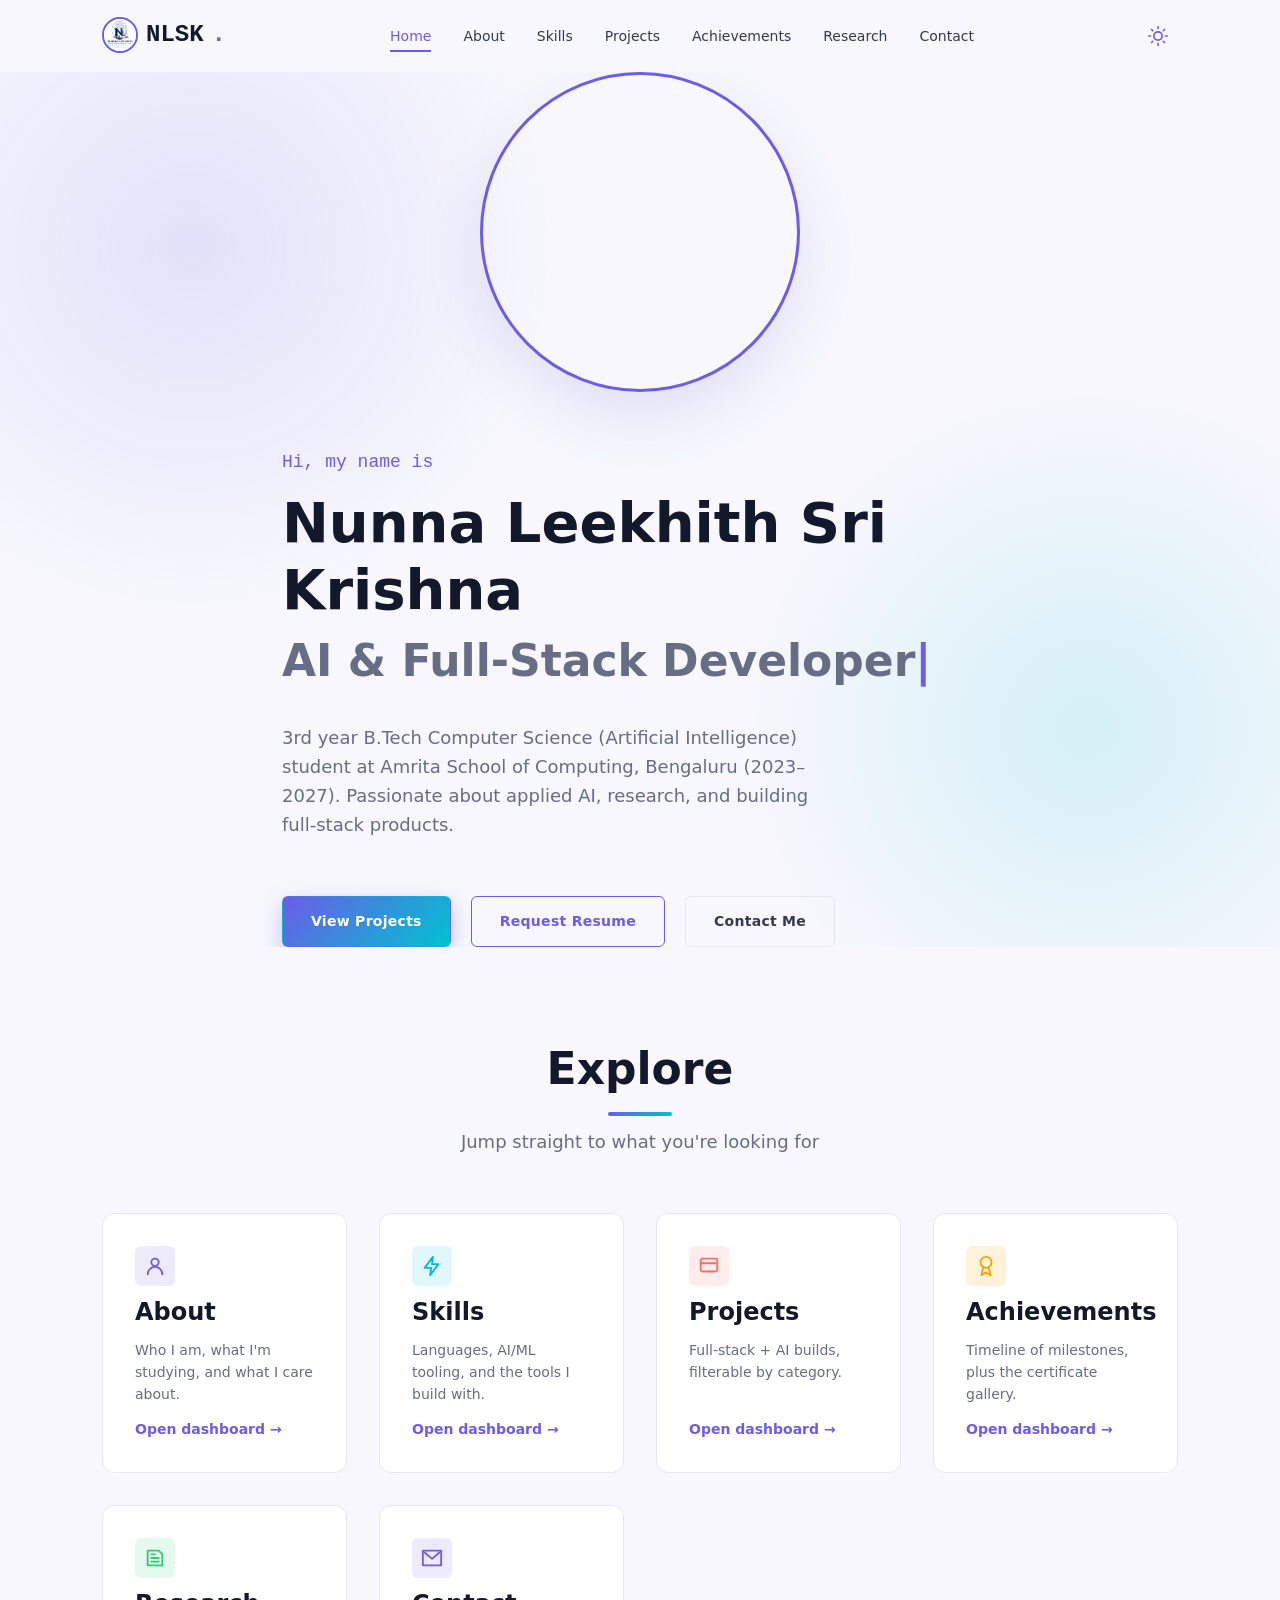
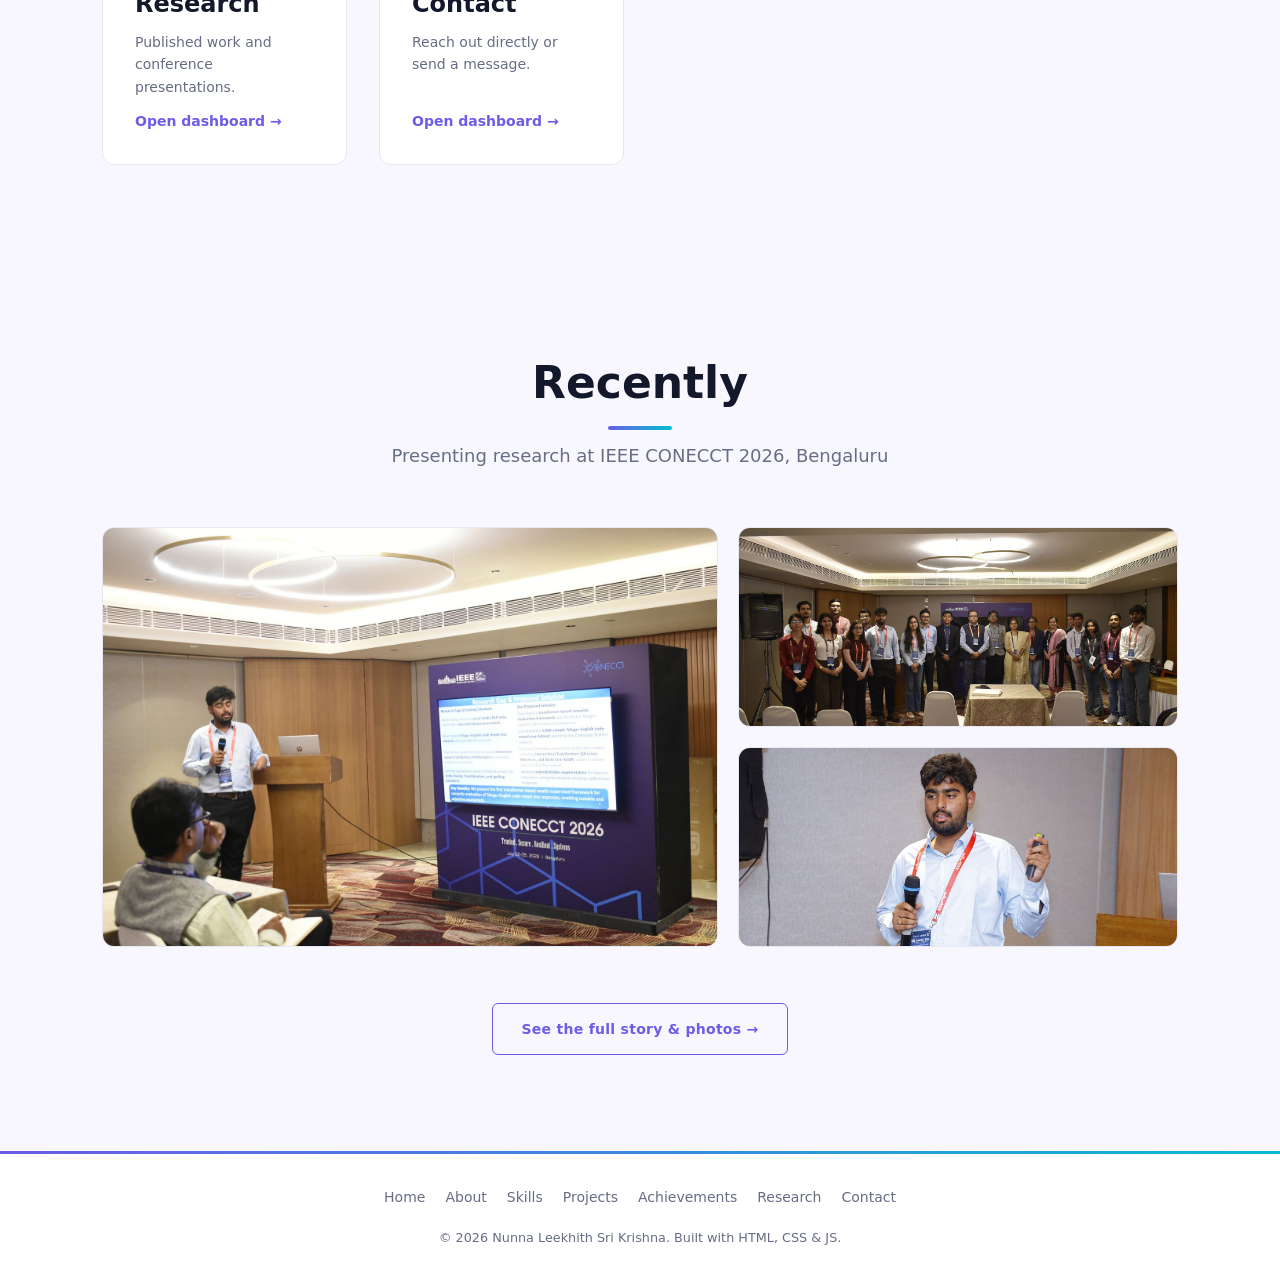
==== index.html @ 0efee0cb "Brighten the design system and add the IEEE CONECCT photo set - Switches the default theme from dark" ====
<!DOCTYPE html>
<html lang="en">
<head>
  <meta charset="UTF-8" />
  <meta name="viewport" content="width=device-width, initial-scale=1.0" />
  <title>Nunna Leekhith Sri Krishna | AI &amp; Full-Stack Developer</title>
  <meta name="description" content="Portfolio of Nunna Leekhith Sri Krishna — AI &amp; Full-Stack Developer specializing in NLP, Computer Vision, and applied research." />
  <meta name="author" content="Nunna Leekhith Sri Krishna" />

  <!-- Open Graph -->
  <meta property="og:title" content="Nunna Leekhith Sri Krishna | AI & Full-Stack Developer" />
  <meta property="og:description" content="AI &amp; Full-Stack Developer — NLP, Computer Vision, Research. Explore projects, research publications, and achievements." />
  <meta property="og:type" content="website" />
  <meta property="og:image" content="assets/gallery/logo.png" />

  <link rel="icon" type="image/png" href="assets/gallery/logo.png" />

  <!-- Stylesheets -->
  <link rel="stylesheet" href="css/base.css" />
  <link rel="stylesheet" href="css/layout.css" />
  <link rel="stylesheet" href="css/navbar.css" />
  <link rel="stylesheet" href="css/hero.css" />
  <link rel="stylesheet" href="css/dashboard.css" />
  <link rel="stylesheet" href="css/footer.css" />
  <link rel="stylesheet" href="css/animations.css" />
</head>
<body data-page="home">
  <a class="skip-link" href="#main-content">Skip to main content</a>

  <!-- ===== NAVBAR ===== -->
  <header class="navbar" id="navbar">
    <div class="container navbar__inner">
      <a href="index.html" class="navbar__brand">
        <img src="assets/gallery/logo.png" alt="Nunna Leekhith Sri Krishna logo" class="navbar__brand-logo" width="36" height="36" />
        NLSK<span class="navbar__brand-dot">.</span>
      </a>

      <nav class="navbar__nav" id="primary-nav" aria-label="Primary">
        <ul class="navbar__links" id="navbar-links">
          <li><a href="index.html" class="navbar__link" data-nav-link>Home</a></li>
          <li><a href="about.html" class="navbar__link" data-nav-link>About</a></li>
          <li><a href="skills.html" class="navbar__link" data-nav-link>Skills</a></li>
          <li><a href="projects.html" class="navbar__link" data-nav-link>Projects</a></li>
          <li><a href="achievements.html" class="navbar__link" data-nav-link>Achievements</a></li>
          <li><a href="research.html" class="navbar__link" data-nav-link>Research</a></li>
          <li><a href="contact.html" class="navbar__link" data-nav-link>Contact</a></li>
        </ul>
      </nav>

      <div class="navbar__actions">
        <button id="theme-toggle" class="theme-toggle" type="button" aria-label="Switch to light mode" aria-pressed="false">
          <svg class="theme-toggle__icon theme-toggle__icon--moon" viewBox="0 0 24 24" aria-hidden="true" focusable="false"><path d="M21 12.79A9 9 0 1 1 11.21 3 7 7 0 0 0 21 12.79z"/></svg>
          <svg class="theme-toggle__icon theme-toggle__icon--sun" viewBox="0 0 24 24" aria-hidden="true" focusable="false"><circle cx="12" cy="12" r="5"/><path d="M12 1v2M12 21v2M4.22 4.22l1.42 1.42M18.36 18.36l1.42 1.42M1 12h2M21 12h2M4.22 19.78l1.42-1.42M18.36 5.64l1.42-1.42"/></svg>
        </button>

        <button id="nav-toggle" class="nav-toggle" type="button" aria-label="Toggle navigation menu" aria-expanded="false" aria-controls="primary-nav">
          <span class="nav-toggle__bar"></span>
          <span class="nav-toggle__bar"></span>
          <span class="nav-toggle__bar"></span>
        </button>
      </div>
    </div>
  </header>

  <main id="main-content">
    <!-- ===== HERO ===== -->
    <section id="hero" class="hero">
      <div class="container hero__inner">
        <div class="hero__video-frame">
          <video src="assets/gallery/logo-animation.mp4" autoplay muted loop playsinline aria-label="Animated logo intro"></video>
        </div>

        <p class="hero__eyebrow reveal" data-reveal>Hi, my name is</p>
        <h1 class="hero__name reveal" data-reveal>Nunna Leekhith Sri Krishna</h1>
        <h2 class="hero__tagline reveal" data-reveal>
          <span id="typing-target" class="typing-target"></span><span class="typing-cursor" aria-hidden="true">|</span>
        </h2>
        <p class="hero__intro reveal" data-reveal>
          3rd year B.Tech Computer Science (Artificial Intelligence) student at Amrita School of Computing, Bengaluru
          (2023&ndash;2027). Passionate about applied AI, research, and building full-stack products.
        </p>
        <div class="hero__cta reveal" data-reveal>
          <a href="projects.html" class="btn btn--primary">View Projects</a>
          <a href="mailto:leekhithnunna@gmail.com?subject=Resume%20Request&body=Hi%20Leekhith%2C%0A%0AI'd%20like%20to%20request%20a%20copy%20of%20your%20resume.%0A%0AName%3A%0AReason%20for%20request%3A%0A" class="btn btn--secondary" id="resume-request-btn">Request Resume</a>
          <a href="contact.html" class="btn btn--ghost">Contact Me</a>
        </div>
      </div>
    </section>

    <!-- ===== DASHBOARDS ===== -->
    <section class="dashboards section">
      <div class="container">
        <h2 class="section__title reveal" data-reveal>Explore</h2>
        <p class="section__subtitle reveal" data-reveal>Jump straight to what you're looking for</p>

        <div class="dashboards__grid">
          <a class="dashboard-card dashboard-card--1 reveal" data-reveal href="about.html">
            <span class="dashboard-card__icon">
              <svg viewBox="0 0 24 24"><circle cx="12" cy="8" r="4"/><path d="M4 21c0-4.4 3.6-8 8-8s8 3.6 8 8"/></svg>
            </span>
            <h3 class="dashboard-card__title">About</h3>
            <p class="dashboard-card__desc">Who I am, what I'm studying, and what I care about.</p>
            <span class="dashboard-card__link">Open dashboard &rarr;</span>
          </a>

          <a class="dashboard-card dashboard-card--2 reveal" data-reveal href="skills.html">
            <span class="dashboard-card__icon">
              <svg viewBox="0 0 24 24"><path d="M13 2 4 14h7l-1 8 9-12h-7l1-8z"/></svg>
            </span>
            <h3 class="dashboard-card__title">Skills</h3>
            <p class="dashboard-card__desc">Languages, AI/ML tooling, and the tools I build with.</p>
            <span class="dashboard-card__link">Open dashboard &rarr;</span>
          </a>

          <a class="dashboard-card dashboard-card--3 reveal" data-reveal href="projects.html">
            <span class="dashboard-card__icon">
              <svg viewBox="0 0 24 24"><rect x="3" y="4" width="18" height="14" rx="2"/><path d="M3 9h18"/></svg>
            </span>
            <h3 class="dashboard-card__title">Projects</h3>
            <p class="dashboard-card__desc">Full-stack + AI builds, filterable by category.</p>
            <span class="dashboard-card__link">Open dashboard &rarr;</span>
          </a>

          <a class="dashboard-card dashboard-card--4 reveal" data-reveal href="achievements.html">
            <span class="dashboard-card__icon">
              <svg viewBox="0 0 24 24"><circle cx="12" cy="8" r="6"/><path d="M9 13.5 7 22l5-3 5 3-2-8.5"/></svg>
            </span>
            <h3 class="dashboard-card__title">Achievements</h3>
            <p class="dashboard-card__desc">Timeline of milestones, plus the certificate gallery.</p>
            <span class="dashboard-card__link">Open dashboard &rarr;</span>
          </a>

          <a class="dashboard-card dashboard-card--5 reveal" data-reveal href="research.html">
            <span class="dashboard-card__icon">
              <svg viewBox="0 0 24 24"><path d="M4 4h12l4 4v12H4z"/><path d="M8 12h8M8 16h8M8 8h4"/></svg>
            </span>
            <h3 class="dashboard-card__title">Research</h3>
            <p class="dashboard-card__desc">Published work and conference presentations.</p>
            <span class="dashboard-card__link">Open dashboard &rarr;</span>
          </a>

          <a class="dashboard-card dashboard-card--1 reveal" data-reveal href="contact.html">
            <span class="dashboard-card__icon">
              <svg viewBox="0 0 24 24"><path d="M2 4h20v16H2V4z"/><path d="m4 6 8 7 8-7"/></svg>
            </span>
            <h3 class="dashboard-card__title">Contact</h3>
            <p class="dashboard-card__desc">Reach out directly or send a message.</p>
            <span class="dashboard-card__link">Open dashboard &rarr;</span>
          </a>
        </div>
      </div>
    </section>

    <!-- ===== CONFERENCE SPOTLIGHT ===== -->
    <section class="spotlight section">
      <div class="container">
        <h2 class="section__title reveal" data-reveal>Recently</h2>
        <p class="section__subtitle reveal" data-reveal>Presenting research at IEEE CONECCT 2026, Bengaluru</p>

        <div class="spotlight__grid">
          <a class="spotlight__photo spotlight__photo--main reveal" data-reveal href="research.html">
            <img src="assets/gallery/conecct-2026/conecct-2026-05.jpg" alt="Leekhith Nunna presenting at IEEE CONECCT 2026" loading="lazy" />
          </a>
          <a class="spotlight__photo reveal" data-reveal href="research.html">
            <img src="assets/gallery/conecct-2026/conecct-2026-07.jpg" alt="Group photo at IEEE CONECCT 2026" loading="lazy" />
          </a>
          <a class="spotlight__photo reveal" data-reveal href="research.html">
            <img src="assets/gallery/conecct-2026/conecct-2026-10.jpg" alt="Presenting the dataset and methodology at IEEE CONECCT 2026" loading="lazy" />
          </a>
        </div>

        <p class="spotlight__cta reveal" data-reveal>
          <a href="research.html" class="btn btn--secondary">See the full story &amp; photos &rarr;</a>
        </p>
      </div>
    </section>
  </main>

  <!-- ===== FOOTER ===== -->
  <footer class="footer">
    <div class="container footer__inner">
      <nav class="footer__nav" aria-label="Footer">
        <a href="index.html">Home</a>
        <a href="about.html">About</a>
        <a href="skills.html">Skills</a>
        <a href="projects.html">Projects</a>
        <a href="achievements.html">Achievements</a>
        <a href="research.html">Research</a>
        <a href="contact.html">Contact</a>
      </nav>
      <p class="footer__copyright">&copy; <span id="footer-year"></span> Nunna Leekhith Sri Krishna. Built with HTML, CSS &amp; JS.</p>
    </div>
  </footer>

  <script type="module" src="js/main.js"></script>
</body>
</html>
---- css/base.css ----
/* ==========================================================================
   base.css — reset, custom properties, typography, theme variables
   ========================================================================== */

*,
*::before,
*::after {
  box-sizing: border-box;
  margin: 0;
  padding: 0;
}

html {
  scroll-behavior: smooth;
  scroll-padding-top: 80px;
}

@media (prefers-reduced-motion: reduce) {
  html {
    scroll-behavior: auto;
  }
  *,
  *::before,
  *::after {
    animation-duration: 0.001ms !important;
    animation-iteration-count: 1 !important;
    transition-duration: 0.001ms !important;
  }
}

img,
picture,
svg {
  display: block;
  max-width: 100%;
}

ul,
ol {
  list-style: none;
}

a {
  color: inherit;
  text-decoration: none;
}

button,
input,
textarea {
  font: inherit;
  color: inherit;
  background: none;
  border: none;
}

button {
  cursor: pointer;
}

/* -------------------------------------------------------------------------
   Theme tokens — bright mode is the default; [data-theme="dark"] overrides.
   ------------------------------------------------------------------------- */
:root {
  /* Brand accents — violet-to-cyan gradient pair */
  --color-accent: #6c5ce7;
  --color-accent-dim: #5847c9;
  --color-accent-rgb: 108, 92, 231;
  --color-accent-2: #00c2d1;
  --color-accent-2-rgb: 0, 194, 209;
  --gradient-brand: linear-gradient(135deg, var(--color-accent), var(--color-accent-2));

  /* Accent chips — rotated across cards for visual variety */
  --chip-1: #6c5ce7;
  --chip-2: #00b8d9;
  --chip-3: #ff6b6b;
  --chip-4: #f4a300;
  --chip-5: #2ecc71;

  /* Bright theme (default) */
  --color-bg: #f7f7fd;
  --color-bg-alt: #ffffff;
  --color-bg-elevated: #ffffff;
  --color-text-primary: #33394f;
  --color-text-secondary: #666d84;
  --color-text-heading: #14182b;
  --color-border: #e6e7f5;
  --color-shadow: rgba(76, 60, 190, 0.12);
  --color-overlay: rgba(247, 247, 253, 0.92);

  /* Spacing scale */
  --space-2xs: 0.25rem;
  --space-xs: 0.5rem;
  --space-sm: 0.75rem;
  --space-md: 1.25rem;
  --space-lg: 2rem;
  --space-xl: 3.5rem;
  --space-2xl: 6rem;

  /* Typography */
  --font-body: 'Segoe UI', system-ui, -apple-system, 'Roboto', 'Helvetica Neue', Arial, sans-serif;
  --font-mono: 'Consolas', 'SFMono-Regular', Menlo, Monaco, monospace;
  --fs-sm: 0.875rem;
  --fs-base: 1rem;
  --fs-md: 1.125rem;
  --fs-lg: 1.5rem;
  --fs-xl: 2rem;
  --fs-2xl: 2.75rem;
  --fs-3xl: 3.5rem;

  /* Layout */
  --container-width: 1140px;
  --radius-sm: 6px;
  --radius-md: 12px;
  --radius-lg: 20px;
  --transition-fast: 150ms ease;
  --transition-base: 300ms ease;
  --transition-slow: 550ms cubic-bezier(0.22, 1, 0.36, 1);
  --navbar-height: 72px;
}

:root[data-theme='dark'] {
  --color-bg: #0a192f;
  --color-bg-alt: #112240;
  --color-bg-elevated: #172a45;
  --color-text-primary: #ccd6f6;
  --color-text-secondary: #8892b0;
  --color-text-heading: #e6f1ff;
  --color-border: #233554;
  --color-shadow: rgba(2, 12, 27, 0.7);
  --color-overlay: rgba(2, 12, 27, 0.85);
  --color-accent: #64ffda;
  --color-accent-dim: #52e0c4;
  --color-accent-rgb: 100, 255, 218;
  --color-accent-2: #7c5cff;
  --color-accent-2-rgb: 124, 92, 255;
}

body {
  font-family: var(--font-body);
  background-color: var(--color-bg);
  color: var(--color-text-primary);
  line-height: 1.6;
  font-size: var(--fs-base);
  transition: background-color var(--transition-base), color var(--transition-base);
  overflow-x: hidden;
}

h1, h2, h3, h4 {
  color: var(--color-text-heading);
  line-height: 1.2;
  font-weight: 700;
}

p {
  color: var(--color-text-secondary);
}

/* Accessible skip link */
.skip-link {
  position: absolute;
  top: -100px;
  left: var(--space-md);
  background: var(--color-accent);
  color: var(--color-bg);
  padding: var(--space-xs) var(--space-md);
  border-radius: var(--radius-sm);
  z-index: 1000;
  font-weight: 600;
  transition: top var(--transition-fast);
}

.skip-link:focus {
  top: var(--space-md);
}

/* Visible focus ring for keyboard users */
a:focus-visible,
button:focus-visible,
input:focus-visible,
textarea:focus-visible {
  outline: 2px solid var(--color-accent);
  outline-offset: 3px;
  border-radius: var(--radius-sm);
}

::selection {
  background: rgba(var(--color-accent-rgb), 0.3);
  color: var(--color-text-heading);
}

/* Buttons shared across sections */
.btn {
  display: inline-flex;
  align-items: center;
  justify-content: center;
  padding: 0.85rem 1.75rem;
  border-radius: var(--radius-sm);
  font-weight: 600;
  font-size: var(--fs-sm);
  letter-spacing: 0.02em;
  transition: transform var(--transition-fast), background-color var(--transition-fast), color var(--transition-fast), border-color var(--transition-fast);
  border: 1px solid transparent;
}

.btn:hover,
.btn:focus-visible {
  transform: translateY(-3px);
}

.btn--primary {
  background: var(--gradient-brand);
  color: #ffffff;
  box-shadow: 0 8px 20px rgba(var(--color-accent-rgb), 0.35);
}

.btn--primary:hover {
  filter: brightness(1.08);
  box-shadow: 0 12px 26px rgba(var(--color-accent-rgb), 0.42);
}

:root[data-theme='dark'] .btn--primary {
  color: var(--color-bg);
}

.btn--secondary {
  border-color: var(--color-accent);
  color: var(--color-accent);
}

.btn--secondary:hover {
  background: rgba(var(--color-accent-rgb), 0.1);
}

.btn--ghost {
  color: var(--color-text-primary);
  border-color: var(--color-border);
}

.btn--ghost:hover {
  border-color: var(--color-accent);
  color: var(--color-accent);
}
---- css/layout.css ----
/* ==========================================================================
   layout.css — containers, section spacing, shared grid/flex helpers
   ========================================================================== */

.container {
  width: 100%;
  max-width: var(--container-width);
  margin-inline: auto;
  padding-inline: var(--space-lg);
}

.section {
  padding-block: var(--space-2xl);
}

.section__title {
  font-size: var(--fs-2xl);
  text-align: center;
  position: relative;
  padding-bottom: var(--space-md);
}

.section__title::after {
  content: '';
  position: absolute;
  bottom: 0;
  left: 50%;
  transform: translateX(-50%);
  width: 64px;
  height: 4px;
  border-radius: 999px;
  background: var(--gradient-brand);
}

.section__subtitle {
  text-align: center;
  max-width: 560px;
  margin: var(--space-sm) auto var(--space-xl);
  font-size: var(--fs-md);
}

.subsection__title {
  font-size: var(--fs-lg);
  margin-bottom: var(--space-lg);
}

/* ---- Stat tiles — quick-glance counts ---- */
.stat-tiles {
  display: grid;
  grid-template-columns: repeat(auto-fit, minmax(180px, 1fr));
  gap: var(--space-md);
  max-width: 760px;
  margin: 0 auto var(--space-2xl);
}

.stat-tile {
  display: flex;
  flex-direction: column;
  align-items: center;
  gap: 2px;
  padding: var(--space-lg) var(--space-md);
  border-radius: var(--radius-md);
  background: var(--color-bg-elevated);
  border: 1px solid var(--color-border);
  border-bottom: 3px solid var(--color-accent);
  text-align: center;
}

.stat-tile--2 { border-bottom-color: var(--chip-2); }
.stat-tile--3 { border-bottom-color: var(--chip-3); }
.stat-tile--4 { border-bottom-color: var(--chip-4); }
.stat-tile--5 { border-bottom-color: var(--chip-5); }

.stat-tile__value {
  font-size: var(--fs-2xl);
  font-weight: 700;
  color: var(--color-text-heading);
  font-family: var(--font-mono);
}

.stat-tile__label {
  font-size: var(--fs-sm);
  color: var(--color-text-secondary);
}

@media (max-width: 768px) {
  .container {
    padding-inline: var(--space-md);
  }

  .section {
    padding-block: var(--space-xl);
  }

  .section__title {
    font-size: var(--fs-xl);
  }
}
---- css/navbar.css ----
/* ==========================================================================
   navbar.css — sticky navigation, mobile menu, theme toggle button
   ========================================================================== */

.navbar {
  position: sticky;
  top: 0;
  z-index: 500;
  height: var(--navbar-height);
  display: flex;
  align-items: center;
  background: rgba(var(--color-accent-rgb), 0);
  backdrop-filter: blur(10px);
  background-color: color-mix(in srgb, var(--color-bg) 85%, transparent);
  border-bottom: 1px solid transparent;
  transition: border-color var(--transition-base), background-color var(--transition-base);
}

.navbar.is-scrolled {
  border-bottom-color: var(--color-border);
  box-shadow: 0 8px 24px var(--color-shadow);
}

.navbar__inner {
  display: flex;
  align-items: center;
  justify-content: space-between;
  height: 100%;
}

.navbar__brand {
  display: flex;
  align-items: center;
  gap: var(--space-xs);
  font-family: var(--font-mono);
  font-size: var(--fs-lg);
  font-weight: 700;
  color: var(--color-text-heading);
}

.navbar__brand-logo {
  width: 36px;
  height: 36px;
  border-radius: 50%;
  object-fit: cover;
  border: 2px solid var(--color-accent);
}

.navbar__brand-dot {
  color: var(--color-accent);
}

.navbar__links {
  display: flex;
  gap: var(--space-lg);
}

.navbar__link {
  position: relative;
  font-size: var(--fs-sm);
  font-weight: 500;
  color: var(--color-text-primary);
  padding: var(--space-2xs) 0;
  transition: color var(--transition-fast);
}

.navbar__link::after {
  content: '';
  position: absolute;
  left: 0;
  bottom: -4px;
  width: 0%;
  height: 2px;
  background: var(--color-accent);
  transition: width var(--transition-fast);
}

.navbar__link:hover,
.navbar__link.is-active {
  color: var(--color-accent);
}

.navbar__link:hover::after,
.navbar__link.is-active::after {
  width: 100%;
}

.navbar__actions {
  display: flex;
  align-items: center;
  gap: var(--space-md);
}

/* Theme toggle button */
.theme-toggle {
  position: relative;
  width: 40px;
  height: 40px;
  display: grid;
  place-items: center;
  border-radius: 50%;
  color: var(--color-accent);
  transition: background-color var(--transition-fast);
}

.theme-toggle:hover {
  background: rgba(var(--color-accent-rgb), 0.1);
}

.theme-toggle__icon {
  width: 20px;
  height: 20px;
  fill: none;
  stroke: currentColor;
  stroke-width: 2;
  stroke-linecap: round;
  stroke-linejoin: round;
  position: absolute;
  transition: opacity var(--transition-base), transform var(--transition-base);
}

.theme-toggle__icon--moon {
  fill: currentColor;
  stroke: none;
  opacity: 1;
  transform: rotate(0deg) scale(1);
}

.theme-toggle__icon--sun {
  opacity: 0;
  transform: rotate(-90deg) scale(0.5);
}

:root[data-theme='light'] .theme-toggle__icon--moon {
  opacity: 0;
  transform: rotate(90deg) scale(0.5);
}

:root[data-theme='light'] .theme-toggle__icon--sun {
  opacity: 1;
  transform: rotate(0deg) scale(1);
}

/* Hamburger */
.nav-toggle {
  display: none;
  flex-direction: column;
  gap: 5px;
  width: 32px;
  height: 32px;
  align-items: center;
  justify-content: center;
}

.nav-toggle__bar {
  width: 22px;
  height: 2px;
  background: var(--color-text-heading);
  border-radius: 2px;
  transition: transform var(--transition-fast), opacity var(--transition-fast);
}

.nav-toggle.is-open .nav-toggle__bar:nth-child(1) {
  transform: translateY(7px) rotate(45deg);
}

.nav-toggle.is-open .nav-toggle__bar:nth-child(2) {
  opacity: 0;
}

.nav-toggle.is-open .nav-toggle__bar:nth-child(3) {
  transform: translateY(-7px) rotate(-45deg);
}

@media (max-width: 860px) {
  .nav-toggle {
    display: flex;
  }

  .navbar__nav {
    position: fixed;
    inset: var(--navbar-height) 0 0 auto;
    width: min(75vw, 320px);
    height: calc(100vh - var(--navbar-height));
    background: var(--color-bg-alt);
    border-left: 1px solid var(--color-border);
    transform: translateX(100%);
    transition: transform var(--transition-base);
    box-shadow: -8px 0 24px var(--color-shadow);
  }

  .navbar__nav.is-open {
    transform: translateX(0);
  }

  .navbar__links {
    flex-direction: column;
    gap: var(--space-lg);
    padding: var(--space-xl) var(--space-lg);
  }
}
---- css/hero.css ----
/* ==========================================================================
   hero.css — landing section
   ========================================================================== */

.hero {
  min-height: calc(100vh - var(--navbar-height));
  display: flex;
  align-items: center;
  position: relative;
  overflow: hidden;
  background:
    radial-gradient(600px circle at 15% 20%, rgba(var(--color-accent-rgb), 0.14), transparent 60%),
    radial-gradient(560px circle at 85% 75%, rgba(var(--color-accent-2-rgb), 0.14), transparent 60%);
}

.hero__inner {
  max-width: 780px;
}

.hero__eyebrow {
  font-family: var(--font-mono);
  color: var(--color-accent);
  font-size: var(--fs-md);
  margin-bottom: var(--space-sm);
}

.hero__name {
  font-size: var(--fs-3xl);
  margin-bottom: var(--space-sm);
}

.hero__tagline {
  font-size: var(--fs-2xl);
  color: var(--color-text-secondary);
  margin-bottom: var(--space-lg);
  min-height: 1.3em;
}

.typing-target {
  color: var(--color-text-secondary);
}

.typing-cursor {
  color: var(--color-accent);
  animation: blink 1s step-start infinite;
}

.hero__intro {
  max-width: 560px;
  font-size: var(--fs-md);
  margin-bottom: var(--space-xl);
}

.hero__cta {
  display: flex;
  flex-wrap: wrap;
  gap: var(--space-md);
}

.hero__scroll-cue {
  position: absolute;
  bottom: var(--space-lg);
  left: 50%;
  transform: translateX(-50%);
  width: 26px;
  height: 42px;
  border: 2px solid var(--color-border);
  border-radius: 14px;
  display: flex;
  justify-content: center;
  padding-top: 8px;
}

.hero__scroll-cue span {
  width: 4px;
  height: 8px;
  background: var(--color-accent);
  border-radius: 2px;
  animation: scroll-cue 1.6s ease infinite;
}

@media (max-width: 600px) {
  .hero__name {
    font-size: var(--fs-2xl);
  }

  .hero__tagline {
    font-size: var(--fs-lg);
  }

  .hero__cta {
    flex-direction: column;
  }

  .hero__cta .btn {
    width: 100%;
  }
}
---- css/dashboard.css ----
/* ==========================================================================
   dashboard.css — home page: intro video + dashboard nav cards
   ========================================================================== */

.hero__video-frame {
  width: min(100%, 320px);
  aspect-ratio: 1 / 1;
  border-radius: 50%;
  overflow: hidden;
  border: 3px solid var(--color-accent);
  margin: 0 auto var(--space-xl);
  box-shadow: 0 24px 60px var(--color-shadow);
}

.hero__video-frame video {
  width: 100%;
  height: 100%;
  object-fit: cover;
}

.dashboards {
  padding-block: var(--space-2xl);
}

.dashboards__grid {
  display: grid;
  grid-template-columns: repeat(auto-fit, minmax(240px, 1fr));
  gap: var(--space-lg);
}

.dashboard-card {
  display: flex;
  flex-direction: column;
  gap: var(--space-sm);
  background: var(--color-bg-elevated);
  border: 1px solid var(--color-border);
  border-radius: var(--radius-md);
  padding: var(--space-lg);
  transition: transform var(--transition-base), box-shadow var(--transition-base), border-color var(--transition-base);
}

.dashboard-card:hover,
.dashboard-card:focus-visible {
  transform: translateY(-6px);
  box-shadow: 0 16px 36px var(--color-shadow);
  border-color: rgba(var(--color-accent-rgb), 0.4);
}

.dashboard-card__icon {
  width: 40px;
  height: 40px;
  display: grid;
  place-items: center;
  border-radius: var(--radius-sm);
  background: rgba(var(--color-accent-rgb), 0.1);
  color: var(--color-accent);
}

/* Rotate a bright accent per card so the row reads as varied, not uniform */
.dashboard-card--1 .dashboard-card__icon { background: rgba(var(--color-accent-rgb), 0.12); color: var(--chip-1); }
.dashboard-card--2 .dashboard-card__icon { background: rgba(0, 184, 217, 0.12); color: var(--chip-2); }
.dashboard-card--3 .dashboard-card__icon { background: rgba(255, 107, 107, 0.12); color: var(--chip-3); }
.dashboard-card--4 .dashboard-card__icon { background: rgba(244, 163, 0, 0.14); color: var(--chip-4); }
.dashboard-card--5 .dashboard-card__icon { background: rgba(46, 204, 113, 0.12); color: var(--chip-5); }

.dashboard-card--1:hover, .dashboard-card--1:focus-visible { border-color: rgba(var(--color-accent-rgb), 0.4); }
.dashboard-card--2:hover, .dashboard-card--2:focus-visible { border-color: rgba(0, 184, 217, 0.4); }
.dashboard-card--3:hover, .dashboard-card--3:focus-visible { border-color: rgba(255, 107, 107, 0.4); }
.dashboard-card--4:hover, .dashboard-card--4:focus-visible { border-color: rgba(244, 163, 0, 0.4); }
.dashboard-card--5:hover, .dashboard-card--5:focus-visible { border-color: rgba(46, 204, 113, 0.4); }

.dashboard-card__icon svg {
  width: 22px;
  height: 22px;
  fill: none;
  stroke: currentColor;
  stroke-width: 2;
  stroke-linecap: round;
  stroke-linejoin: round;
}

.dashboard-card__title {
  font-size: var(--fs-lg);
}

.dashboard-card__desc {
  font-size: var(--fs-sm);
  flex-grow: 1;
}

.dashboard-card__link {
  font-size: var(--fs-sm);
  font-weight: 600;
  color: var(--color-accent);
}

.dashboard-card:hover .dashboard-card__link {
  text-decoration: underline;
}

/* ---- Conference spotlight teaser ---- */
.spotlight {
  padding-block: var(--space-2xl);
}

.spotlight__grid {
  display: grid;
  grid-template-columns: 1.4fr 1fr;
  grid-template-rows: repeat(2, 1fr);
  gap: var(--space-md);
  height: 420px;
}

.spotlight__photo {
  display: block;
  border-radius: var(--radius-md);
  overflow: hidden;
  border: 1px solid var(--color-border);
}

.spotlight__photo--main {
  grid-row: 1 / 3;
}

.spotlight__photo img {
  width: 100%;
  height: 100%;
  object-fit: cover;
  transition: transform var(--transition-base);
}

.spotlight__photo:hover img,
.spotlight__photo:focus-visible img {
  transform: scale(1.06);
}

.spotlight__cta {
  text-align: center;
  margin-top: var(--space-xl);
}

@media (max-width: 768px) {
  .spotlight__grid {
    grid-template-columns: 1fr 1fr;
    grid-template-rows: 220px 140px;
    height: auto;
  }

  .spotlight__photo--main {
    grid-column: 1 / -1;
    grid-row: 1;
  }
}
---- css/footer.css ----
/* ==========================================================================
   footer.css
   ========================================================================== */

.footer {
  border-top: 3px solid transparent;
  border-image: var(--gradient-brand) 1;
  padding-block: var(--space-lg);
  background: var(--color-bg-alt);
}

.footer__inner {
  display: flex;
  flex-direction: column;
  align-items: center;
  gap: var(--space-md);
  text-align: center;
}

.footer__nav {
  display: flex;
  flex-wrap: wrap;
  justify-content: center;
  gap: var(--space-md);
}

.footer__nav a {
  font-size: var(--fs-sm);
  color: var(--color-text-secondary);
  transition: color var(--transition-fast);
}

.footer__nav a:hover {
  color: var(--color-accent);
}

.footer__copyright {
  font-size: 0.8rem;
  color: var(--color-text-secondary);
}
---- css/animations.css ----
/* ==========================================================================
   animations.css — keyframes, scroll-reveal, shared transitions
   ========================================================================== */

@keyframes blink {
  50% {
    opacity: 0;
  }
}

@keyframes scroll-cue {
  0% {
    transform: translateY(0);
    opacity: 1;
  }
  100% {
    transform: translateY(14px);
    opacity: 0;
  }
}

@keyframes fade-in-up {
  from {
    opacity: 0;
    transform: translateY(24px);
  }
  to {
    opacity: 1;
    transform: translateY(0);
  }
}

@keyframes modal-in {
  from {
    opacity: 0;
    transform: scale(0.94) translateY(10px);
  }
  to {
    opacity: 1;
    transform: scale(1) translateY(0);
  }
}

/* Scroll-reveal base state, toggled by scrollReveal.js via IntersectionObserver */
[data-reveal] {
  opacity: 0;
  transform: translateY(28px);
  transition: opacity var(--transition-slow), transform var(--transition-slow);
}

[data-reveal].is-visible {
  opacity: 1;
  transform: translateY(0);
}

/* Stagger children of a revealed group using --reveal-index custom property */
[data-reveal] {
  transition-delay: calc(var(--reveal-index, 0) * 90ms);
}

.modal:not([hidden]) .modal__dialog {
  animation: modal-in var(--transition-slow);
}

@media (prefers-reduced-motion: reduce) {
  [data-reveal] {
    opacity: 1;
    transform: none;
  }
}
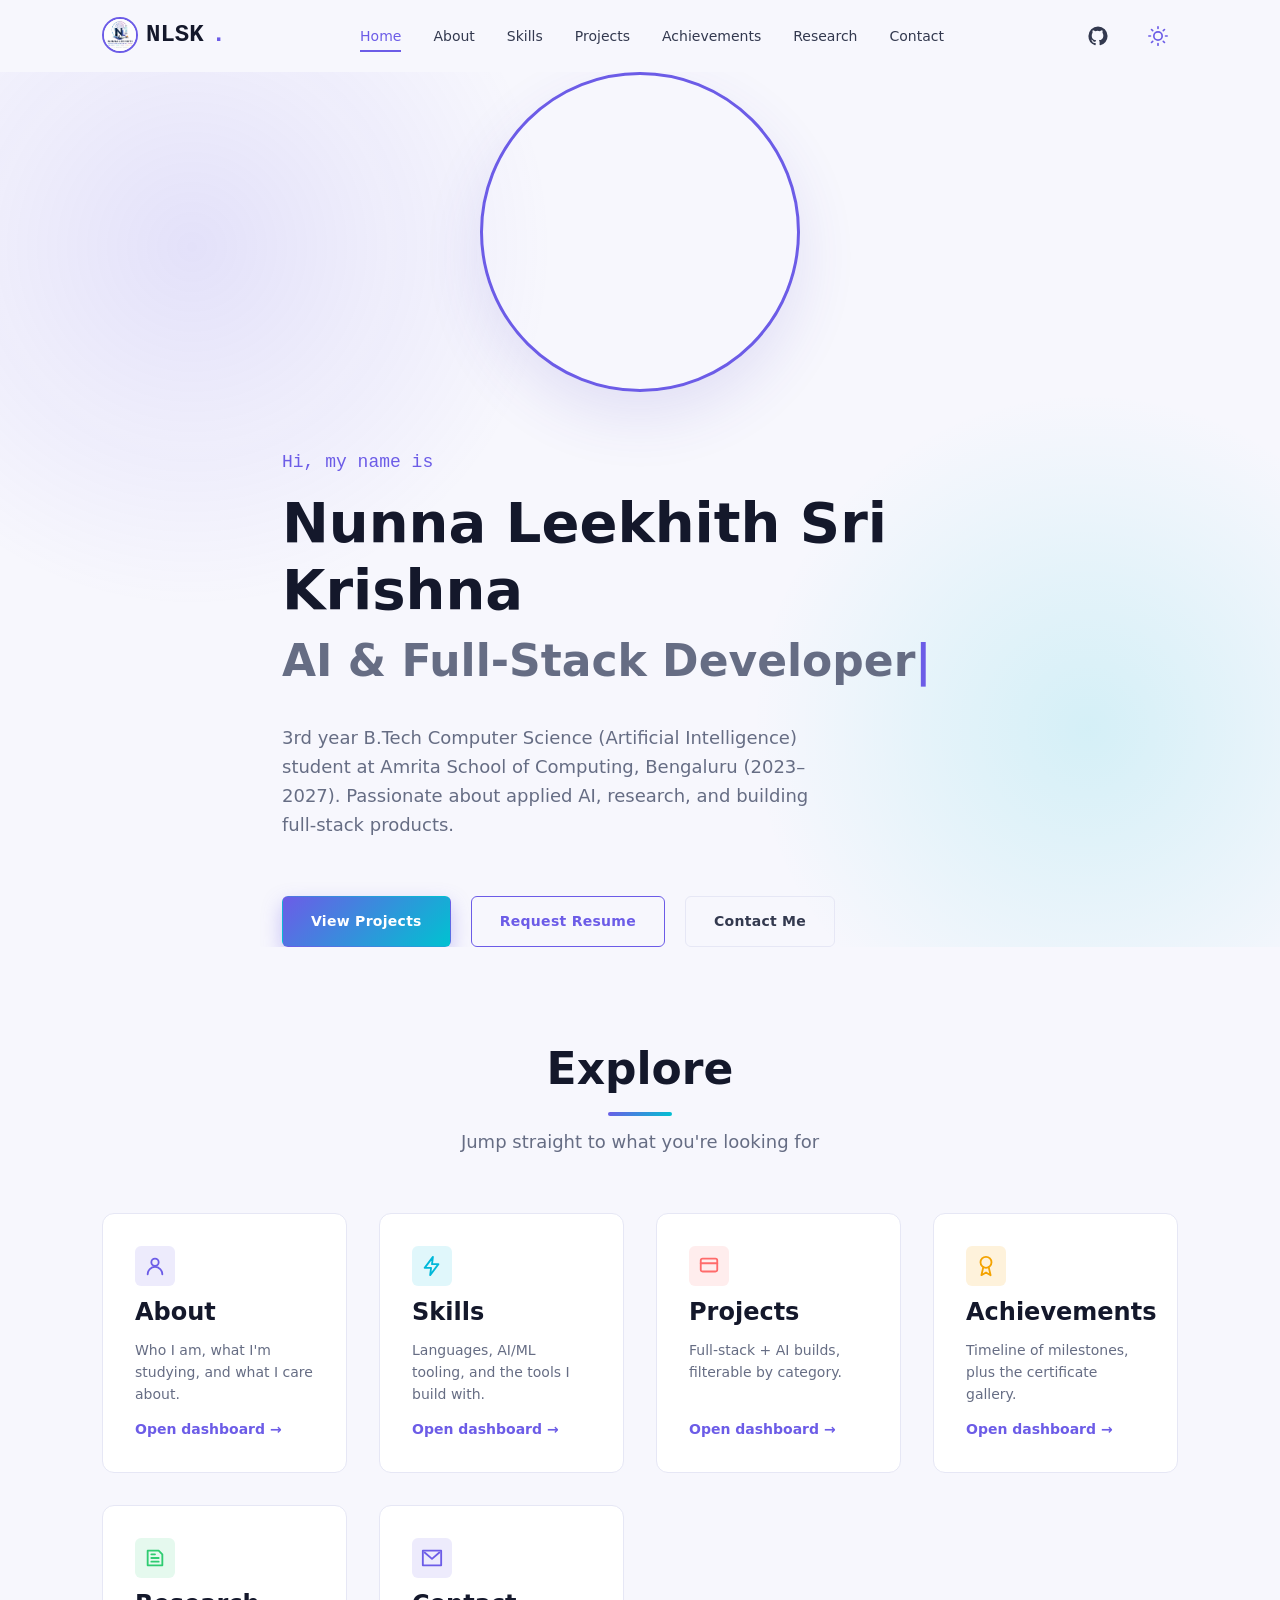
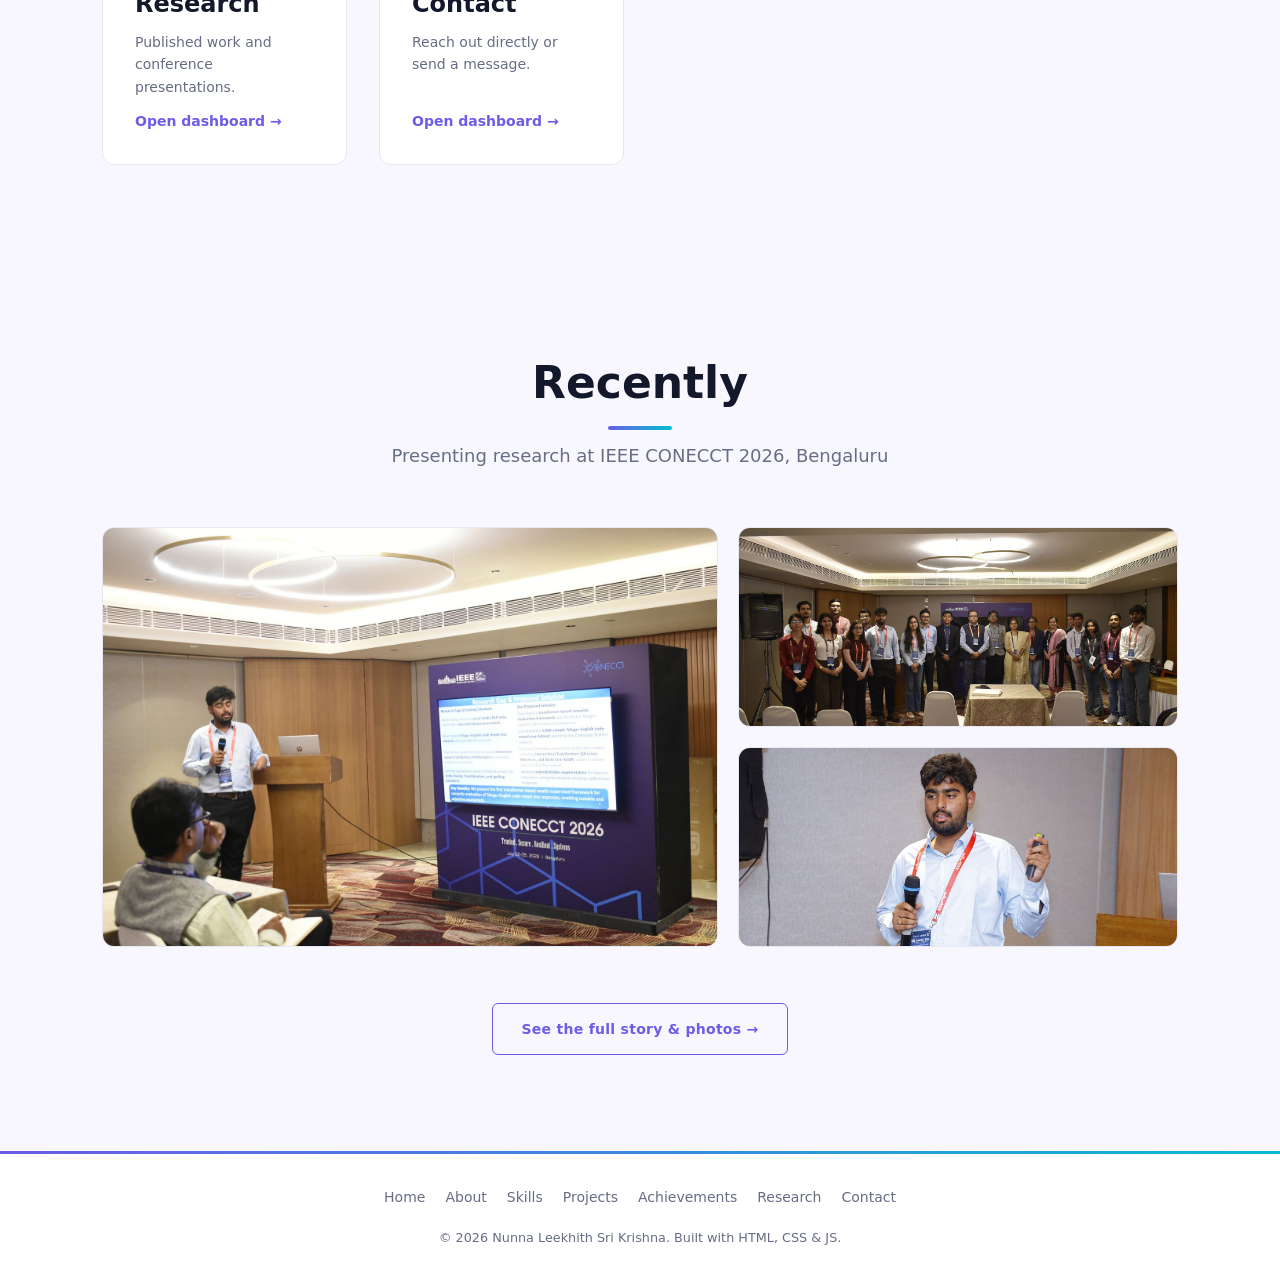
==== commit d9225fe4: "Sync content with GitHub profile: 16 real projects, fuller skills, GitHub nav link - Expands project" ====
--- a/index.html
+++ b/index.html
@@ -48,6 +48,9 @@
       </nav>
 
       <div class="navbar__actions">
+        <a href="https://github.com/leekhithnunna" class="navbar__github" target="_blank" rel="noopener noreferrer" aria-label="GitHub profile">
+          <svg viewBox="0 0 24 24" aria-hidden="true" focusable="false"><path d="M12 .5A11.5 11.5 0 0 0 .5 12 11.5 11.5 0 0 0 8.4 23c.6.1.8-.3.8-.6v-2.1c-3.2.7-3.9-1.4-3.9-1.4-.5-1.3-1.2-1.7-1.2-1.7-1-.7.1-.7.1-.7 1.1.1 1.7 1.1 1.7 1.1 1 1.7 2.6 1.2 3.2.9.1-.7.4-1.2.7-1.5-2.6-.3-5.3-1.3-5.3-5.7 0-1.3.4-2.3 1.1-3.1-.1-.3-.5-1.5.1-3.1 0 0 .9-.3 3 1.1a10.4 10.4 0 0 1 5.5 0c2.1-1.4 3-1.1 3-1.1.6 1.6.2 2.8.1 3.1.7.8 1.1 1.8 1.1 3.1 0 4.4-2.7 5.4-5.3 5.7.4.4.8 1.1.8 2.2v3.3c0 .3.2.7.8.6A11.5 11.5 0 0 0 23.5 12 11.5 11.5 0 0 0 12 .5z"/></svg>
+        </a>
         <button id="theme-toggle" class="theme-toggle" type="button" aria-label="Switch to light mode" aria-pressed="false">
           <svg class="theme-toggle__icon theme-toggle__icon--moon" viewBox="0 0 24 24" aria-hidden="true" focusable="false"><path d="M21 12.79A9 9 0 1 1 11.21 3 7 7 0 0 0 21 12.79z"/></svg>
           <svg class="theme-toggle__icon theme-toggle__icon--sun" viewBox="0 0 24 24" aria-hidden="true" focusable="false"><circle cx="12" cy="12" r="5"/><path d="M12 1v2M12 21v2M4.22 4.22l1.42 1.42M18.36 18.36l1.42 1.42M1 12h2M21 12h2M4.22 19.78l1.42-1.42M18.36 5.64l1.42-1.42"/></svg>
--- a/css/navbar.css
+++ b/css/navbar.css
@@ -89,6 +89,27 @@
   display: flex;
   align-items: center;
   gap: var(--space-md);
+}
+
+.navbar__github {
+  width: 40px;
+  height: 40px;
+  display: grid;
+  place-items: center;
+  border-radius: 50%;
+  color: var(--color-text-primary);
+  transition: background-color var(--transition-fast), color var(--transition-fast);
+}
+
+.navbar__github svg {
+  width: 20px;
+  height: 20px;
+  fill: currentColor;
+}
+
+.navbar__github:hover {
+  background: rgba(var(--color-accent-rgb), 0.1);
+  color: var(--color-accent);
 }
 
 /* Theme toggle button */
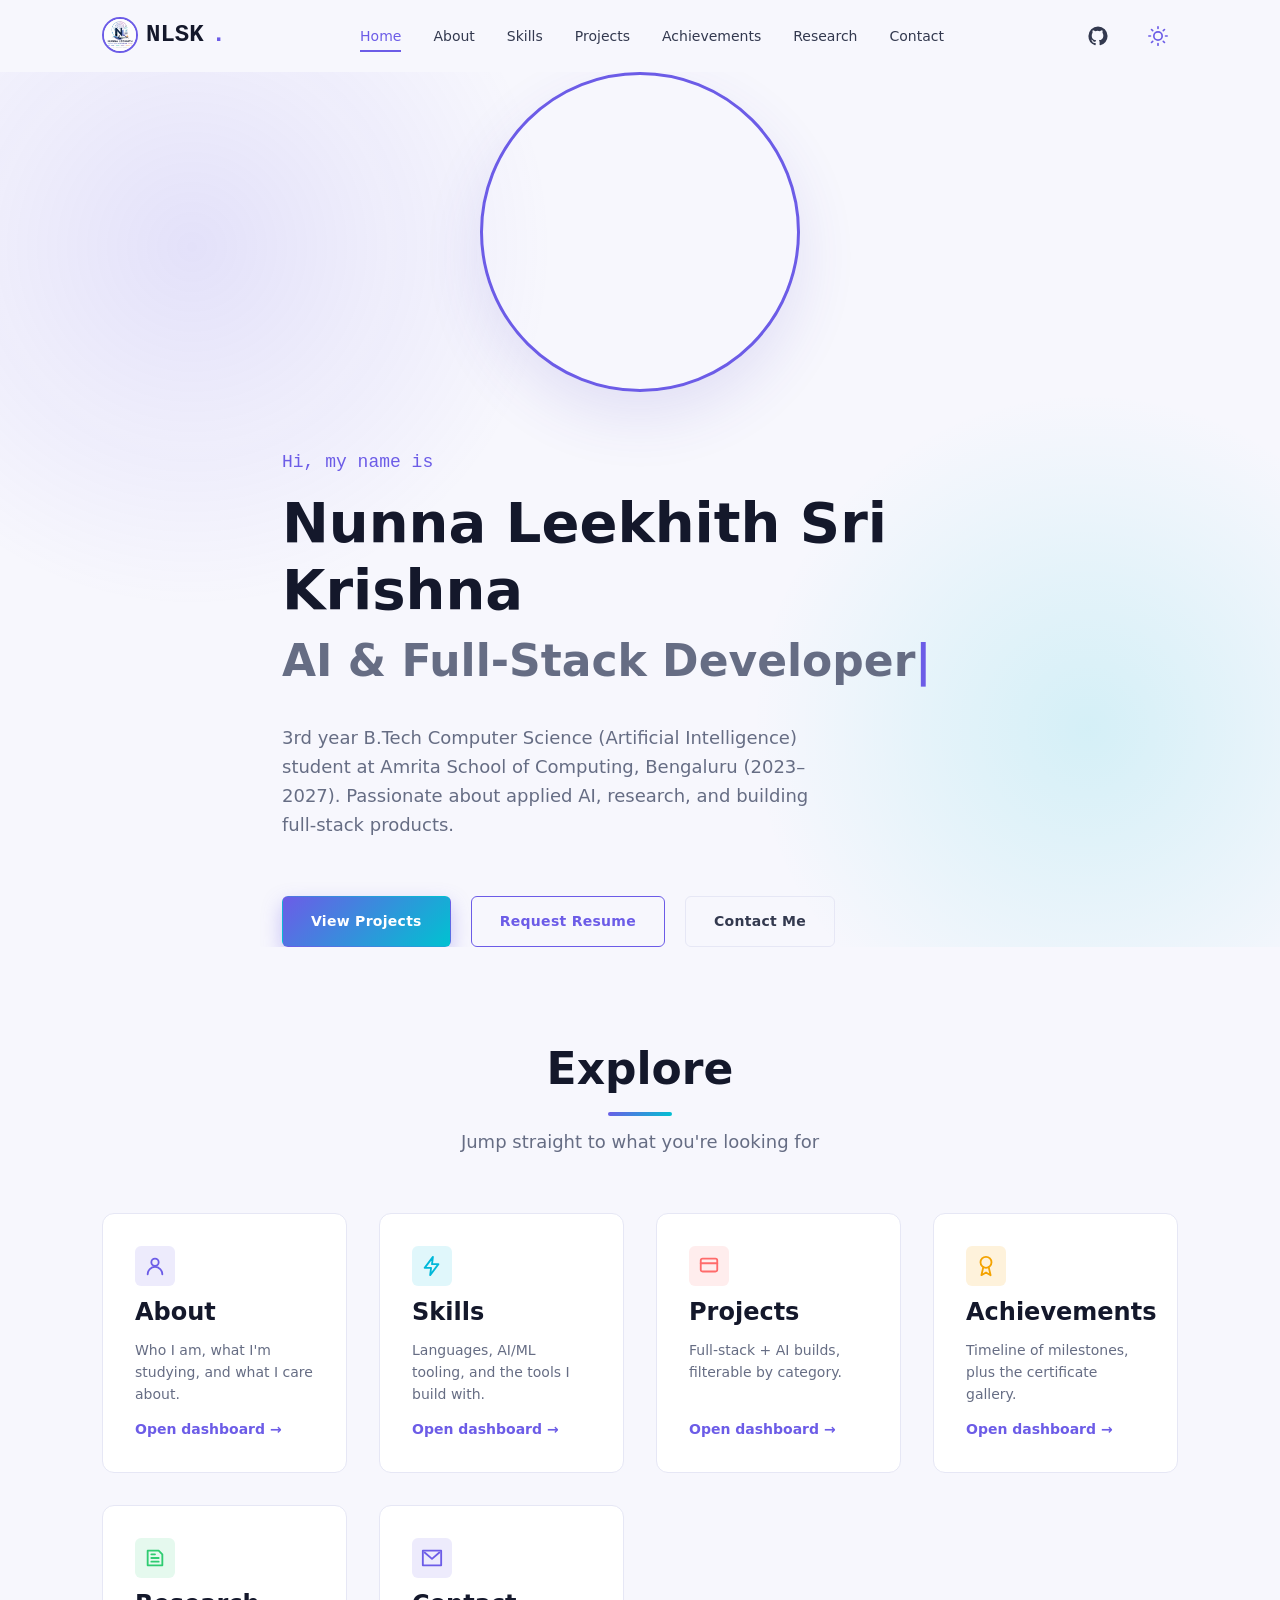
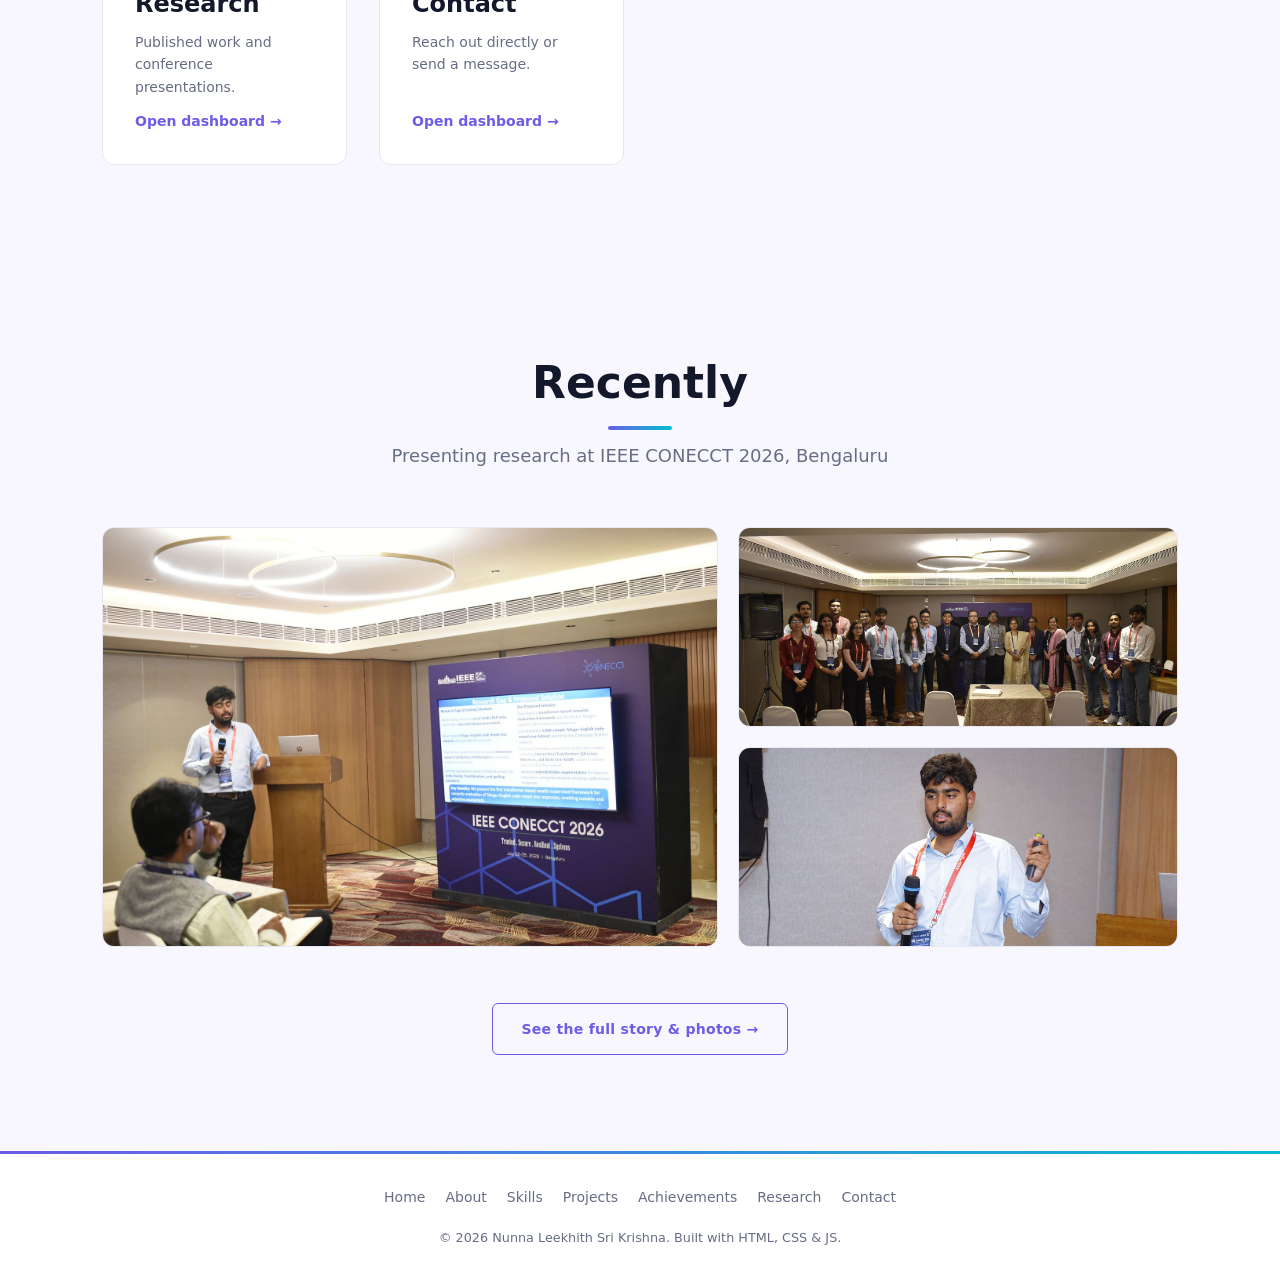
==== commit 6b0e252f: "Fix contact form, placeholder link, favicon, and oversized images; add SEO files - Contact form now " ====
--- a/index.html
+++ b/index.html
@@ -13,7 +13,7 @@
   <meta property="og:type" content="website" />
   <meta property="og:image" content="assets/gallery/logo.png" />
 
-  <link rel="icon" type="image/png" href="assets/gallery/logo.png" />
+  <link rel="icon" type="image/x-icon" href="assets/images/favicon.ico" />
 
   <!-- Stylesheets -->
   <link rel="stylesheet" href="css/base.css" />
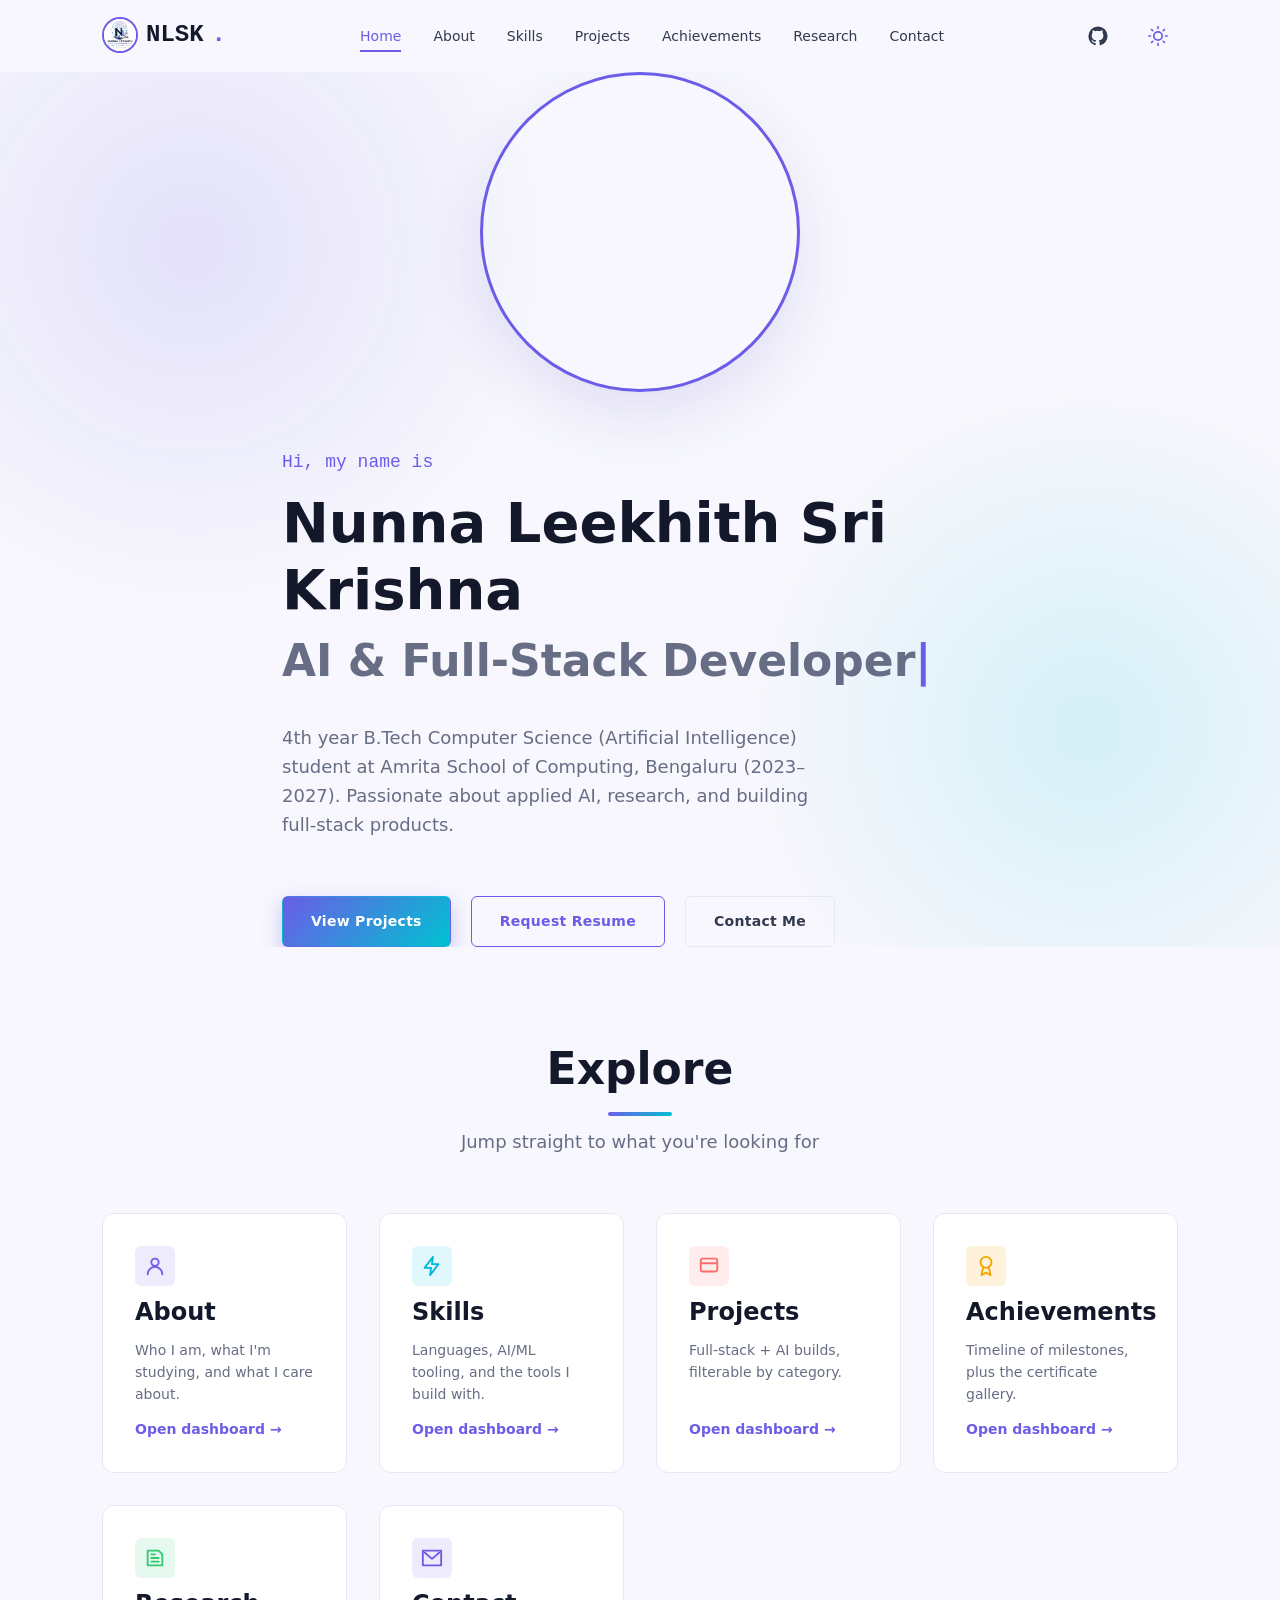
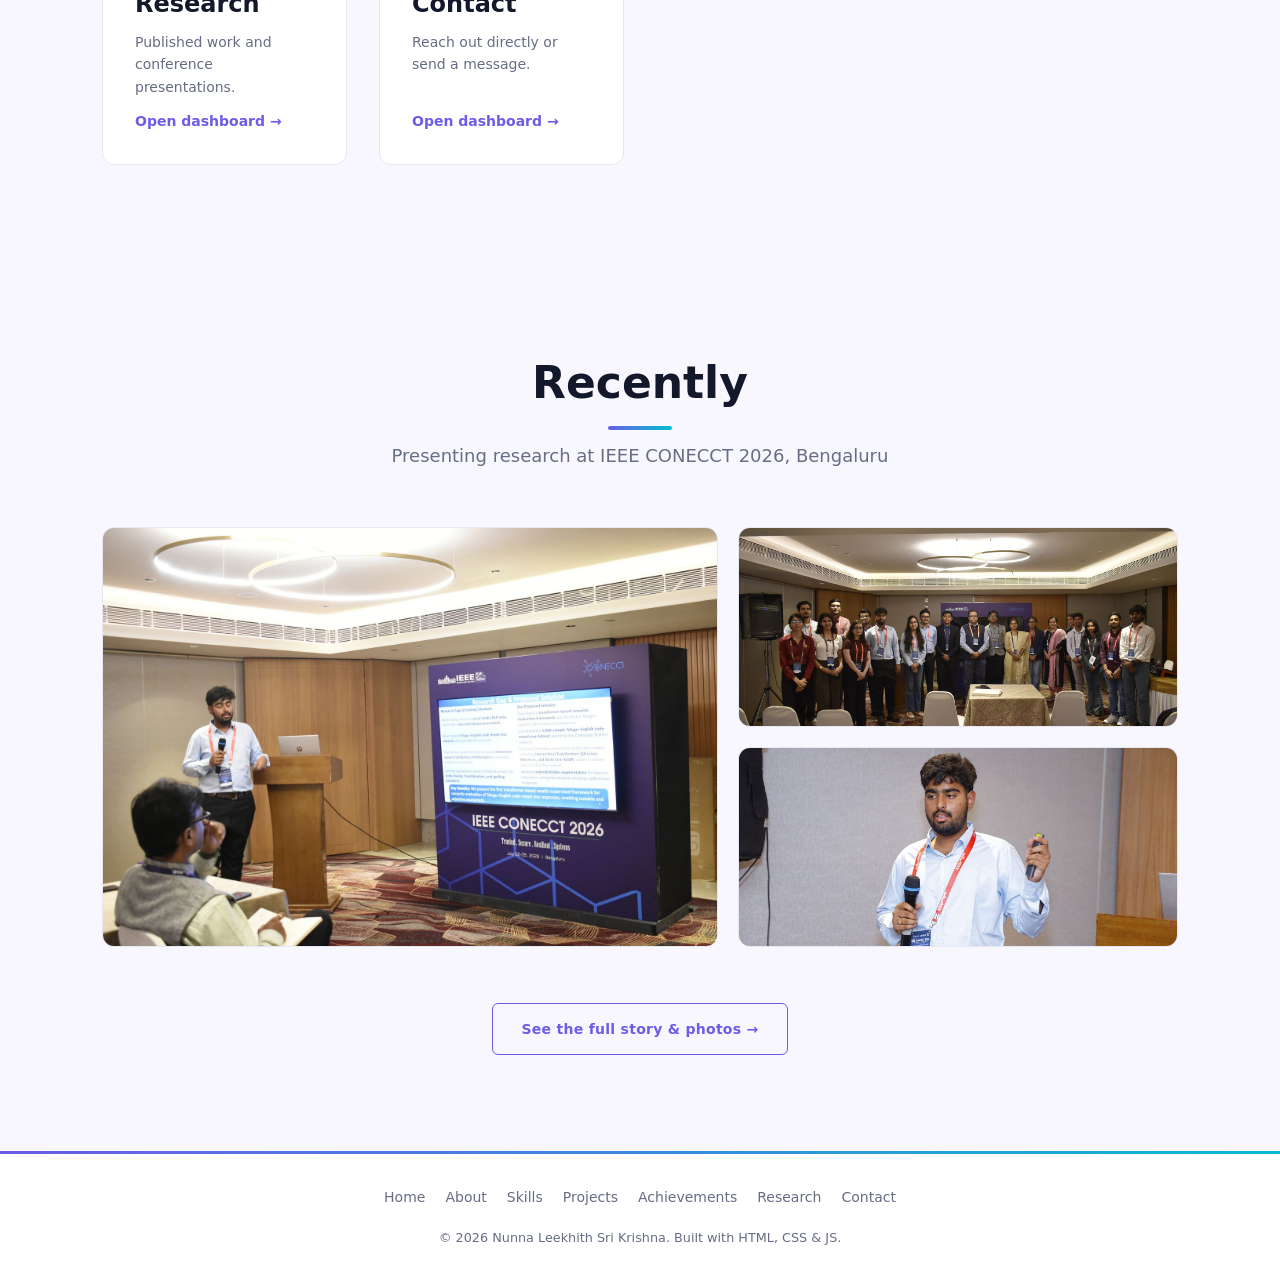
==== commit c891ac95: "Update academic year to 4th year B.Tech Co-Authored-By: Claude Sonnet 5 <noreply@anthropic.com>" ====
--- a/index.html
+++ b/index.html
@@ -79,7 +79,7 @@
           <span id="typing-target" class="typing-target"></span><span class="typing-cursor" aria-hidden="true">|</span>
         </h2>
         <p class="hero__intro reveal" data-reveal>
-          3rd year B.Tech Computer Science (Artificial Intelligence) student at Amrita School of Computing, Bengaluru
+          4th year B.Tech Computer Science (Artificial Intelligence) student at Amrita School of Computing, Bengaluru
           (2023&ndash;2027). Passionate about applied AI, research, and building full-stack products.
         </p>
         <div class="hero__cta reveal" data-reveal>
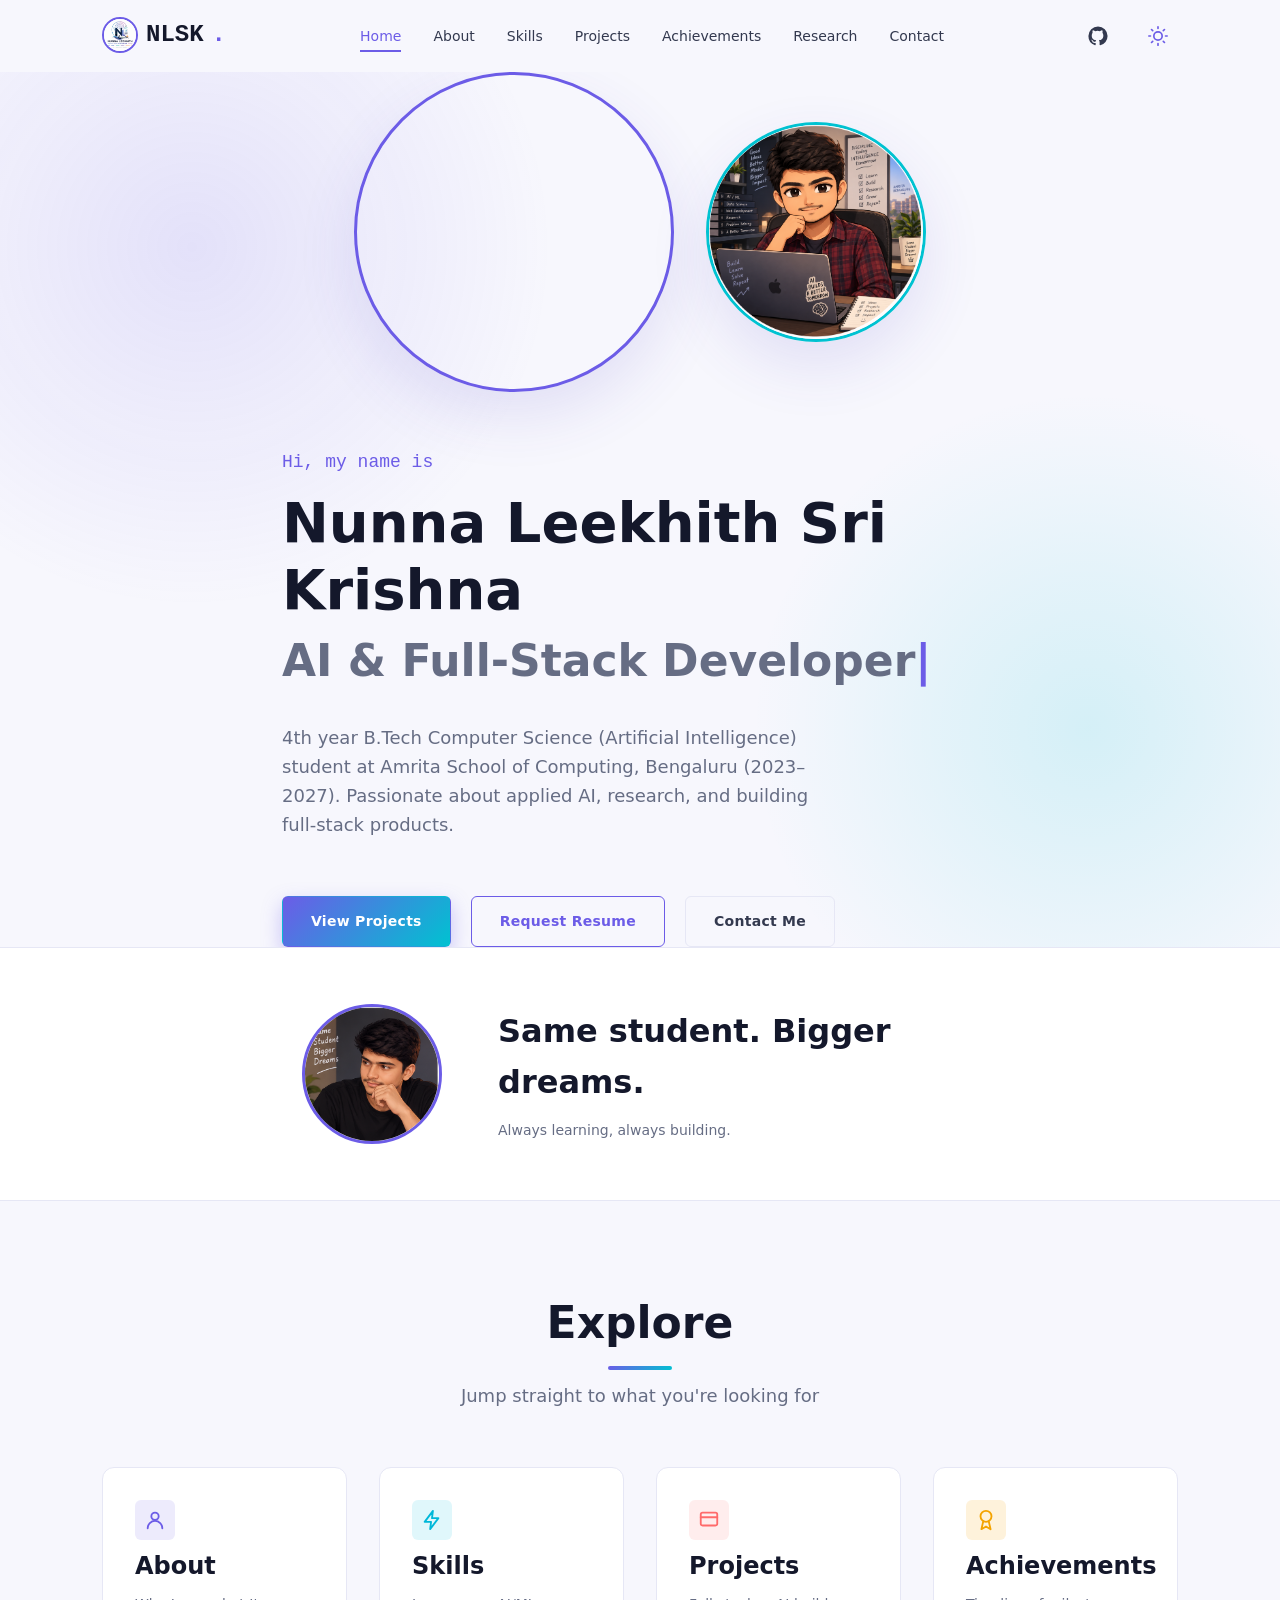
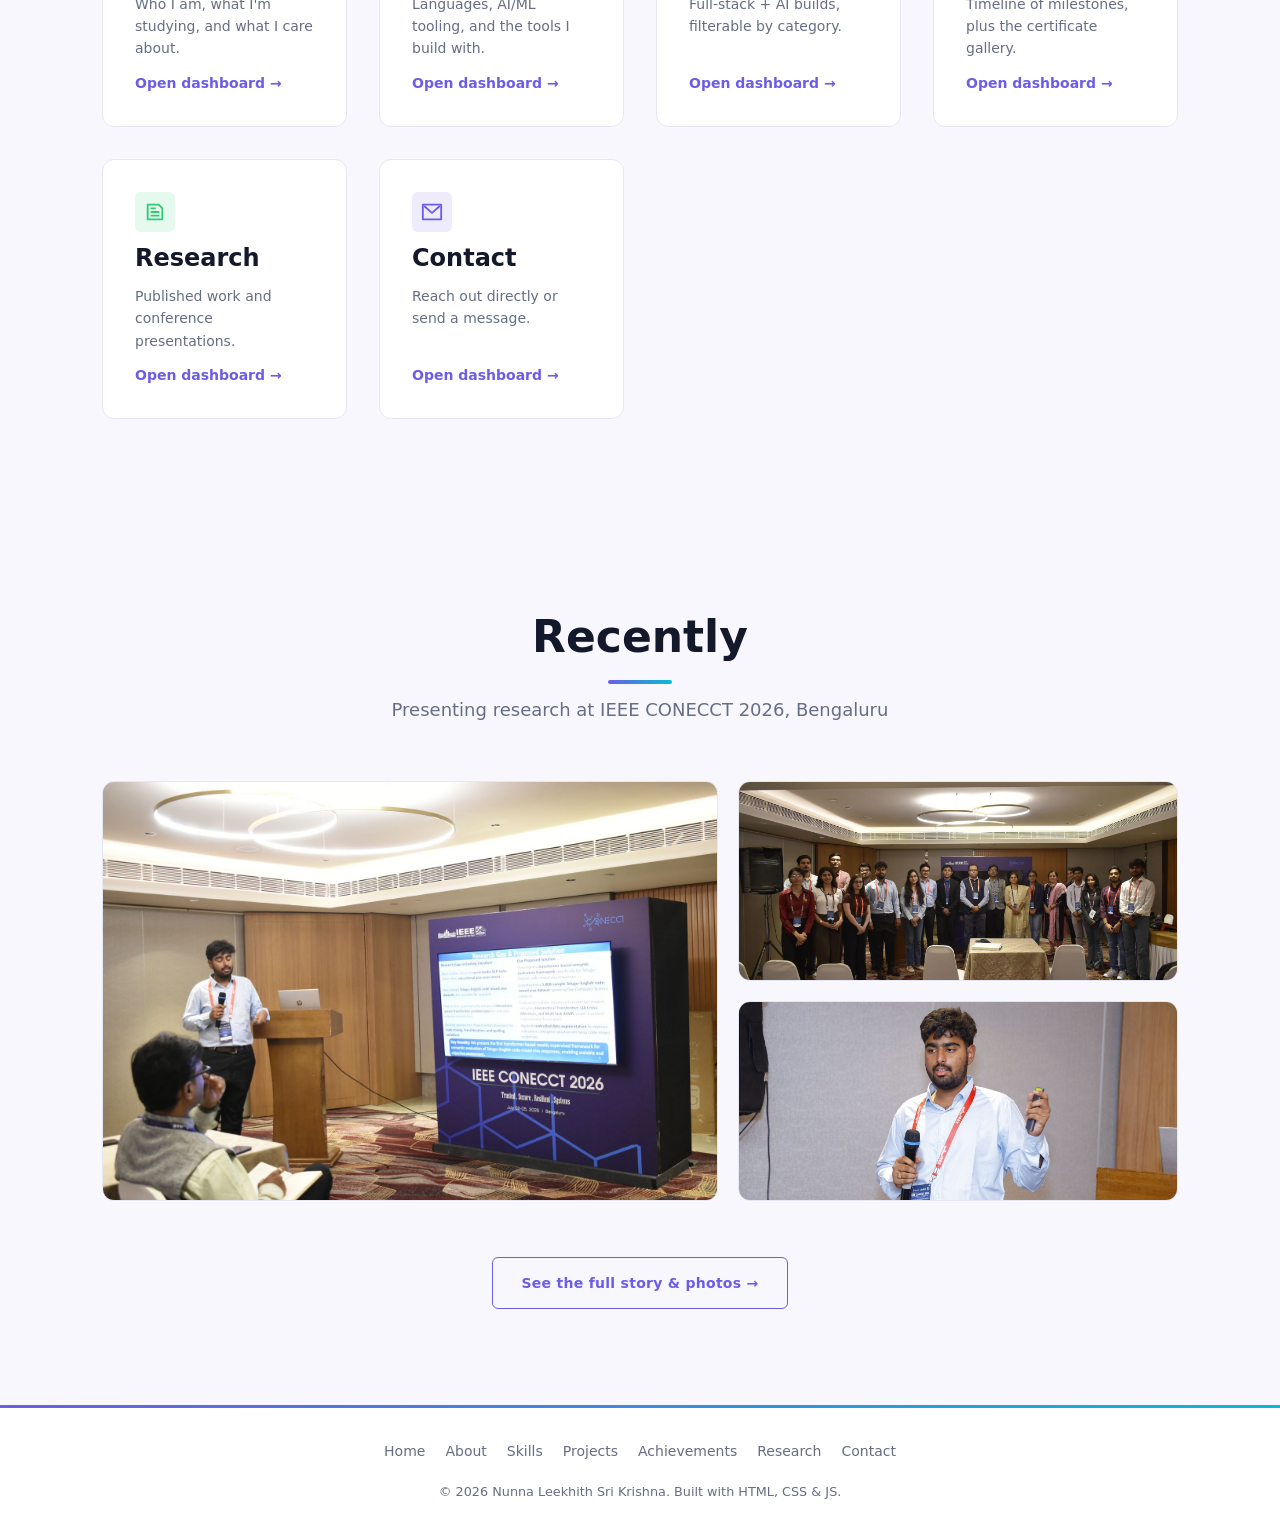
==== commit 353455e2: "Add new photos to hero, quote banner, and About gallery Co-Authored-By: Claude Sonnet 5 <noreply@ant" ====
--- a/index.html
+++ b/index.html
@@ -69,8 +69,13 @@
     <!-- ===== HERO ===== -->
     <section id="hero" class="hero">
       <div class="container hero__inner">
-        <div class="hero__video-frame">
-          <video src="assets/gallery/logo-animation.mp4" autoplay muted loop playsinline aria-label="Animated logo intro"></video>
+        <div class="hero__visuals reveal" data-reveal>
+          <div class="hero__video-frame">
+            <video src="assets/gallery/logo-animation.mp4" autoplay muted loop playsinline aria-label="Animated logo intro"></video>
+          </div>
+          <div class="hero__portrait-frame">
+            <img src="assets/anime/avatar-illustration.png" alt="Illustrated portrait of Nunna Leekhith Sri Krishna at his desk, surrounded by notes on AI, research, and building a better tomorrow" width="320" height="320" loading="eager" />
+          </div>
         </div>
 
         <p class="hero__eyebrow reveal" data-reveal>Hi, my name is</p>
@@ -87,6 +92,19 @@
           <a href="mailto:leekhithnunna@gmail.com?subject=Resume%20Request&body=Hi%20Leekhith%2C%0A%0AI'd%20like%20to%20request%20a%20copy%20of%20your%20resume.%0A%0AName%3A%0AReason%20for%20request%3A%0A" class="btn btn--secondary" id="resume-request-btn">Request Resume</a>
           <a href="contact.html" class="btn btn--ghost">Contact Me</a>
         </div>
+      </div>
+    </section>
+
+    <!-- ===== QUOTE BANNER ===== -->
+    <section class="quote-banner">
+      <div class="container quote-banner__inner reveal" data-reveal>
+        <div class="quote-banner__photo-frame">
+          <img src="assets/anime/portrait-thinking.png" alt="Nunna Leekhith Sri Krishna" width="300" height="300" loading="lazy" />
+        </div>
+        <blockquote class="quote-banner__text">
+          <p>Same student. Bigger dreams.</p>
+          <cite>Always learning, always building.</cite>
+        </blockquote>
       </div>
     </section>
 
--- a/css/dashboard.css
+++ b/css/dashboard.css
@@ -2,17 +2,32 @@
    dashboard.css — home page: intro video + dashboard nav cards
    ========================================================================== */
 
-.hero__video-frame {
+.hero__visuals {
+  display: flex;
+  justify-content: center;
+  align-items: center;
+  gap: var(--space-lg);
+  flex-wrap: wrap;
+  margin-bottom: var(--space-xl);
+}
+
+.hero__video-frame,
+.hero__portrait-frame {
   width: min(100%, 320px);
   aspect-ratio: 1 / 1;
   border-radius: 50%;
   overflow: hidden;
   border: 3px solid var(--color-accent);
-  margin: 0 auto var(--space-xl);
   box-shadow: 0 24px 60px var(--color-shadow);
 }
 
-.hero__video-frame video {
+.hero__portrait-frame {
+  width: min(100%, 220px);
+  border-color: var(--color-accent-2);
+}
+
+.hero__video-frame video,
+.hero__portrait-frame img {
   width: 100%;
   height: 100%;
   object-fit: cover;
@@ -151,3 +166,69 @@
     grid-row: 1;
   }
 }
+
+@media (max-width: 600px) {
+  .hero__portrait-frame {
+    width: min(100%, 160px);
+  }
+}
+
+/* ---- Quote banner — candid photo + pull-quote between hero and dashboards ---- */
+.quote-banner {
+  padding-block: var(--space-xl);
+  border-block: 1px solid var(--color-border);
+  background: var(--color-bg-elevated);
+}
+
+.quote-banner__inner {
+  display: flex;
+  align-items: center;
+  justify-content: center;
+  gap: var(--space-xl);
+  flex-wrap: wrap;
+  text-align: center;
+}
+
+.quote-banner__photo-frame {
+  width: min(100%, 140px);
+  aspect-ratio: 1 / 1;
+  border-radius: 50%;
+  overflow: hidden;
+  border: 3px solid var(--color-accent);
+  flex-shrink: 0;
+}
+
+.quote-banner__photo-frame img {
+  width: 100%;
+  height: 100%;
+  object-fit: cover;
+}
+
+.quote-banner__text {
+  margin: 0;
+  max-width: 480px;
+  text-align: left;
+}
+
+.quote-banner__text p {
+  font-size: var(--fs-xl);
+  font-weight: 600;
+  color: var(--color-text-heading);
+  margin-bottom: var(--space-xs);
+}
+
+.quote-banner__text cite {
+  font-style: normal;
+  color: var(--color-text-secondary);
+  font-size: var(--fs-sm);
+}
+
+@media (max-width: 600px) {
+  .quote-banner__inner {
+    text-align: center;
+  }
+
+  .quote-banner__text {
+    text-align: center;
+  }
+}
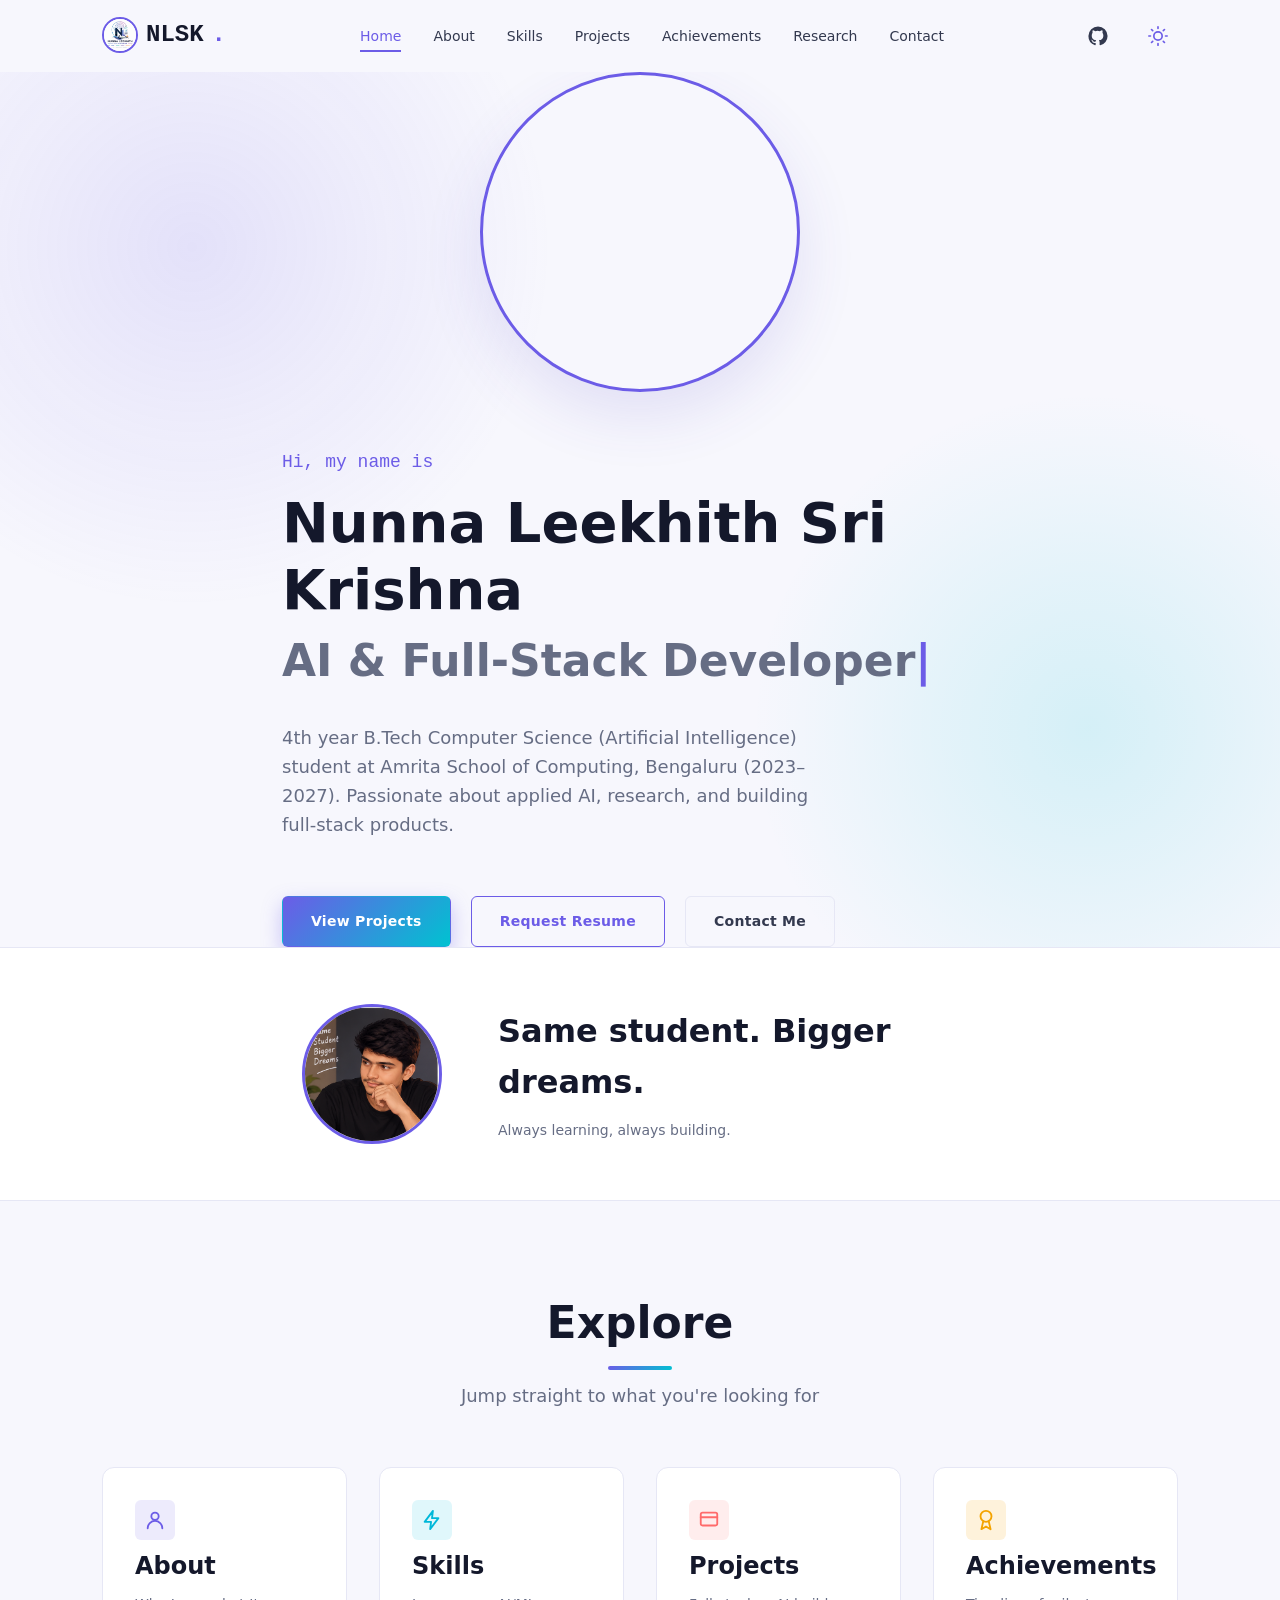
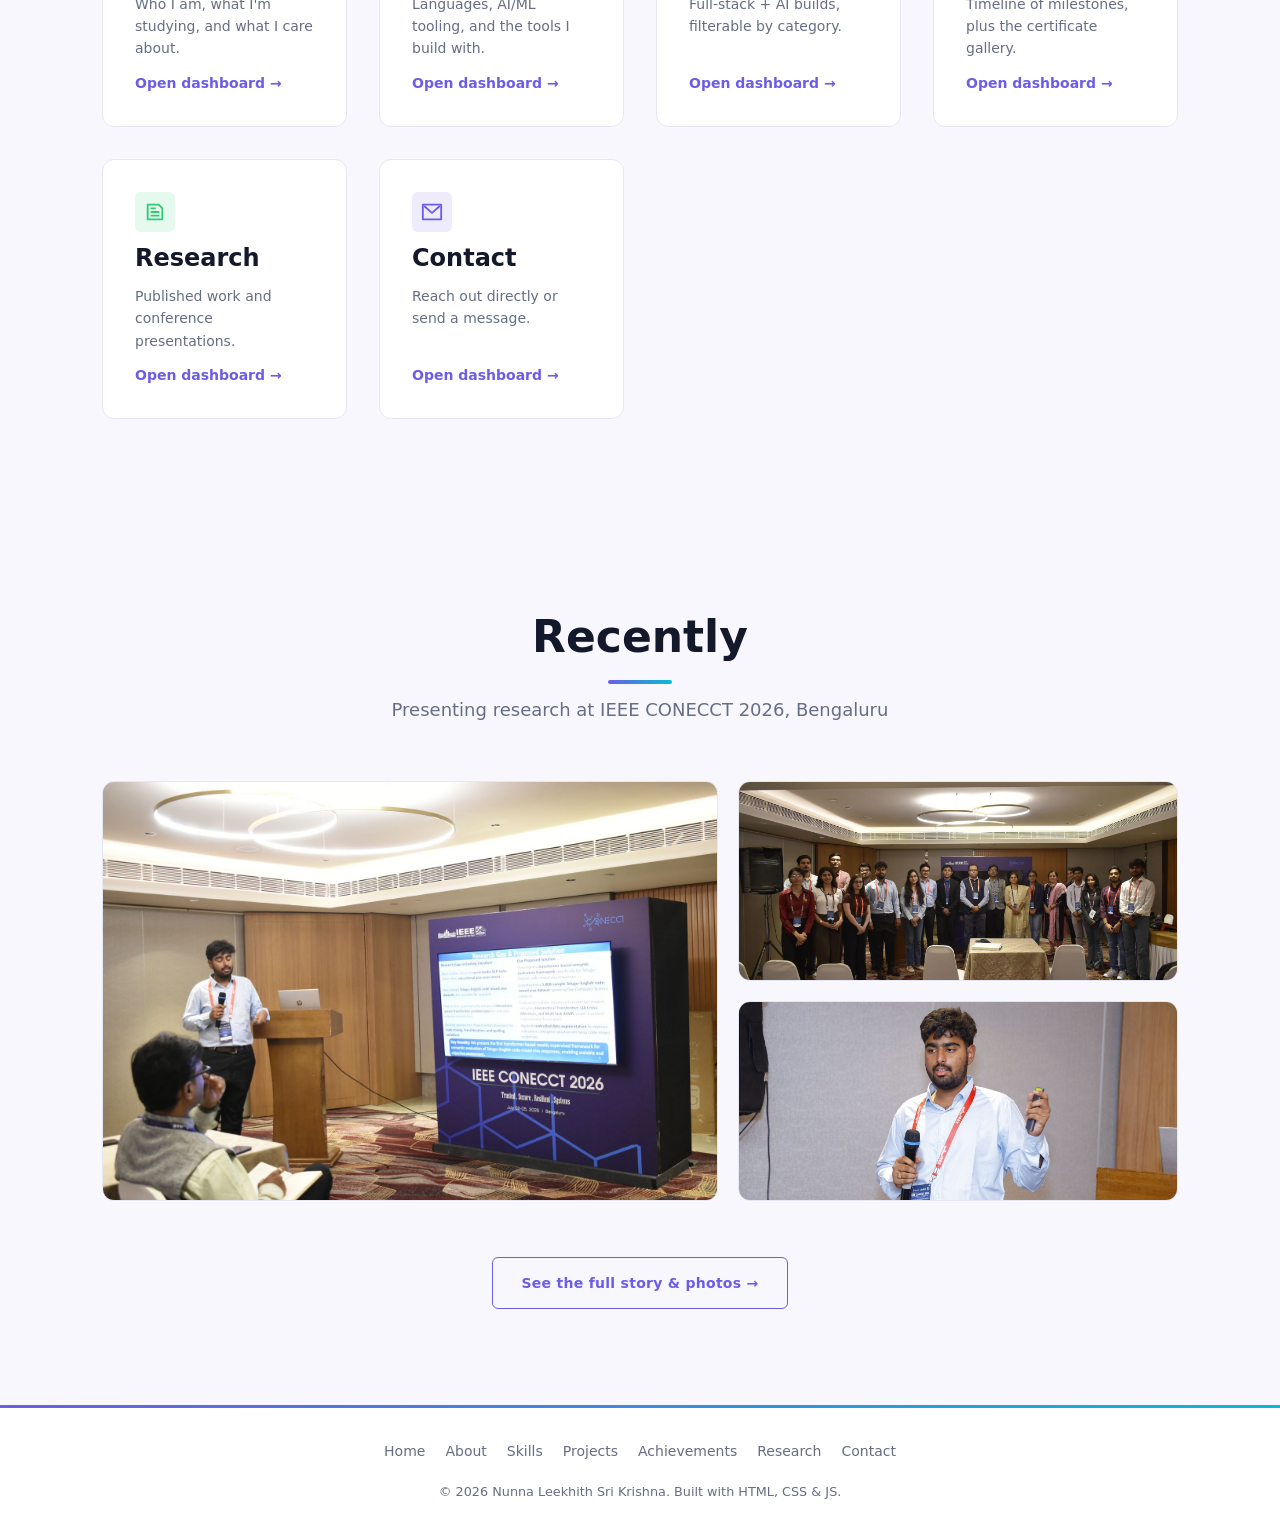
==== commit e9dde477: "Remove illustrated avatar from hero section Co-Authored-By: Claude Sonnet 5 <noreply@anthropic.com>" ====
--- a/index.html
+++ b/index.html
@@ -69,13 +69,8 @@
     <!-- ===== HERO ===== -->
     <section id="hero" class="hero">
       <div class="container hero__inner">
-        <div class="hero__visuals reveal" data-reveal>
-          <div class="hero__video-frame">
-            <video src="assets/gallery/logo-animation.mp4" autoplay muted loop playsinline aria-label="Animated logo intro"></video>
-          </div>
-          <div class="hero__portrait-frame">
-            <img src="assets/anime/avatar-illustration.png" alt="Illustrated portrait of Nunna Leekhith Sri Krishna at his desk, surrounded by notes on AI, research, and building a better tomorrow" width="320" height="320" loading="eager" />
-          </div>
+        <div class="hero__video-frame">
+          <video src="assets/gallery/logo-animation.mp4" autoplay muted loop playsinline aria-label="Animated logo intro"></video>
         </div>
 
         <p class="hero__eyebrow reveal" data-reveal>Hi, my name is</p>
--- a/css/dashboard.css
+++ b/css/dashboard.css
@@ -2,32 +2,17 @@
    dashboard.css — home page: intro video + dashboard nav cards
    ========================================================================== */
 
-.hero__visuals {
-  display: flex;
-  justify-content: center;
-  align-items: center;
-  gap: var(--space-lg);
-  flex-wrap: wrap;
-  margin-bottom: var(--space-xl);
-}
-
-.hero__video-frame,
-.hero__portrait-frame {
+.hero__video-frame {
   width: min(100%, 320px);
   aspect-ratio: 1 / 1;
   border-radius: 50%;
   overflow: hidden;
   border: 3px solid var(--color-accent);
+  margin: 0 auto var(--space-xl);
   box-shadow: 0 24px 60px var(--color-shadow);
 }
 
-.hero__portrait-frame {
-  width: min(100%, 220px);
-  border-color: var(--color-accent-2);
-}
-
-.hero__video-frame video,
-.hero__portrait-frame img {
+.hero__video-frame video {
   width: 100%;
   height: 100%;
   object-fit: cover;
@@ -167,12 +152,6 @@
   }
 }
 
-@media (max-width: 600px) {
-  .hero__portrait-frame {
-    width: min(100%, 160px);
-  }
-}
-
 /* ---- Quote banner — candid photo + pull-quote between hero and dashboards ---- */
 .quote-banner {
   padding-block: var(--space-xl);
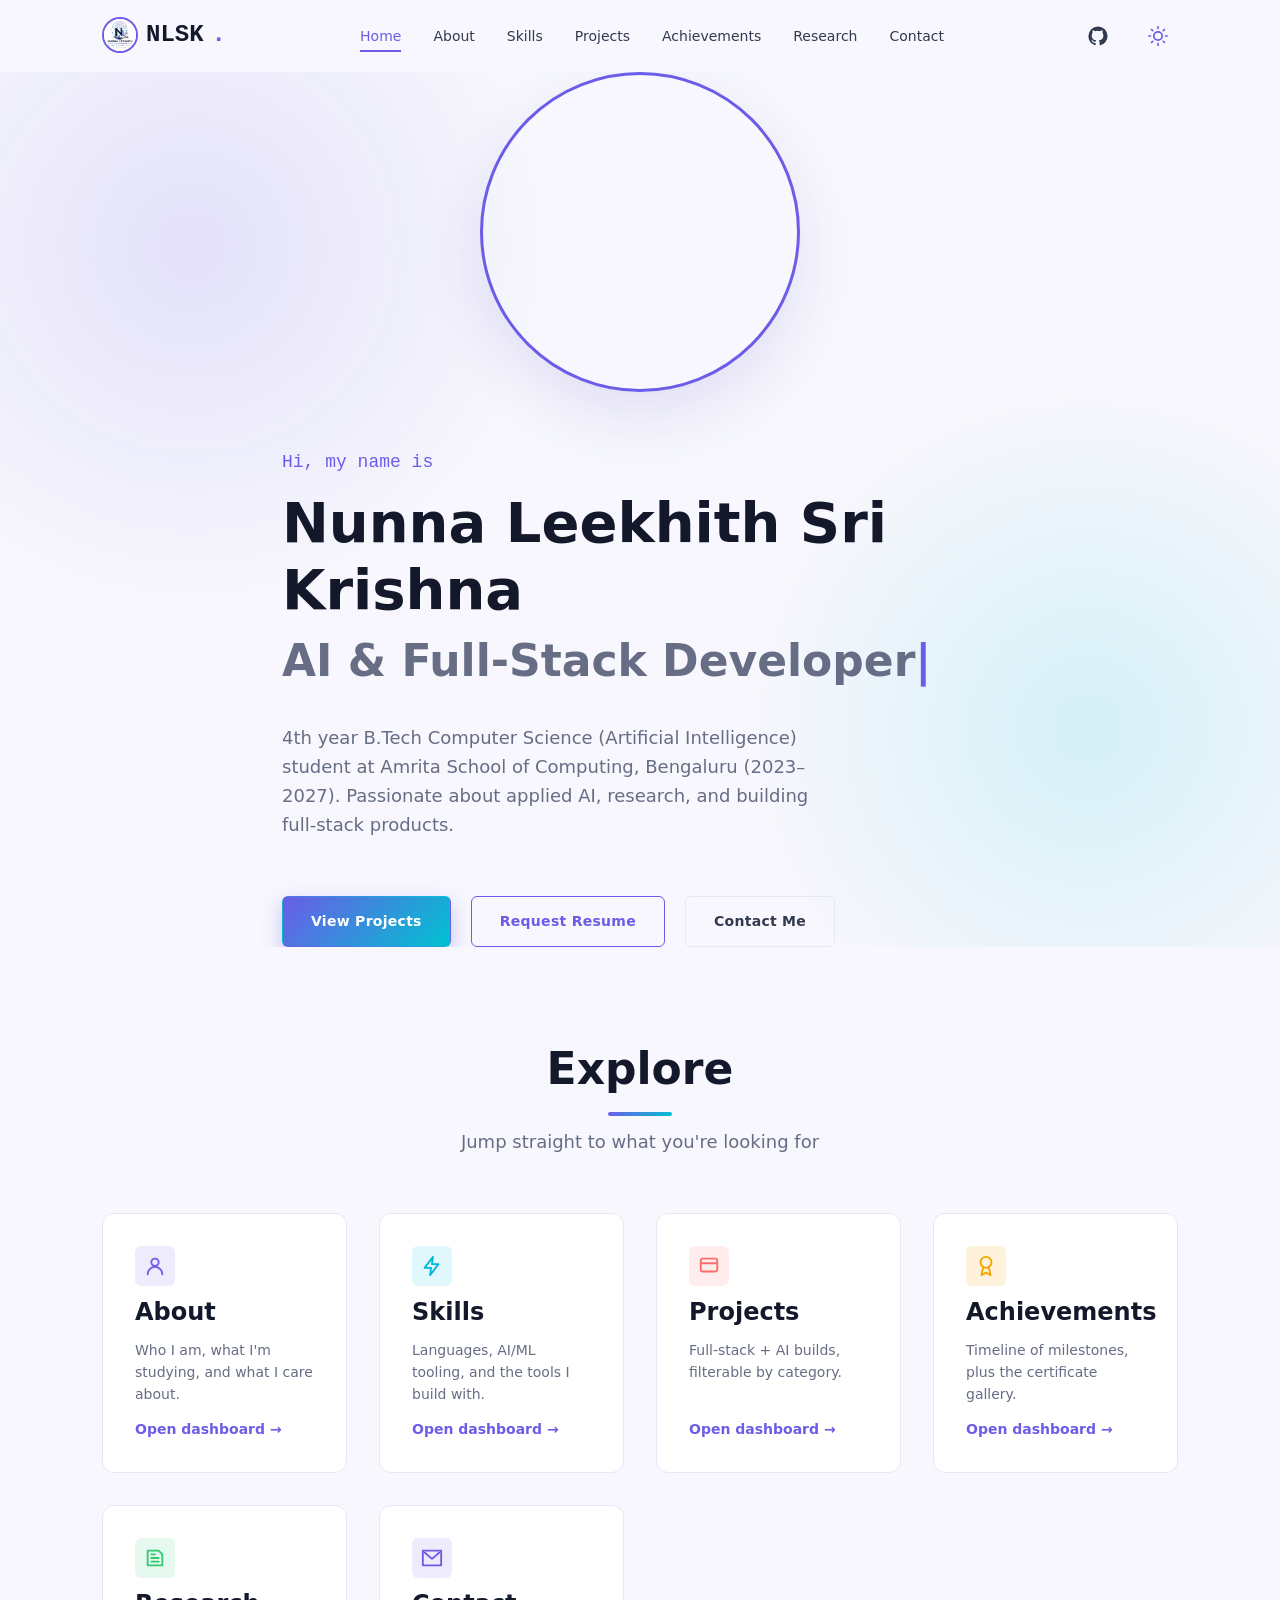
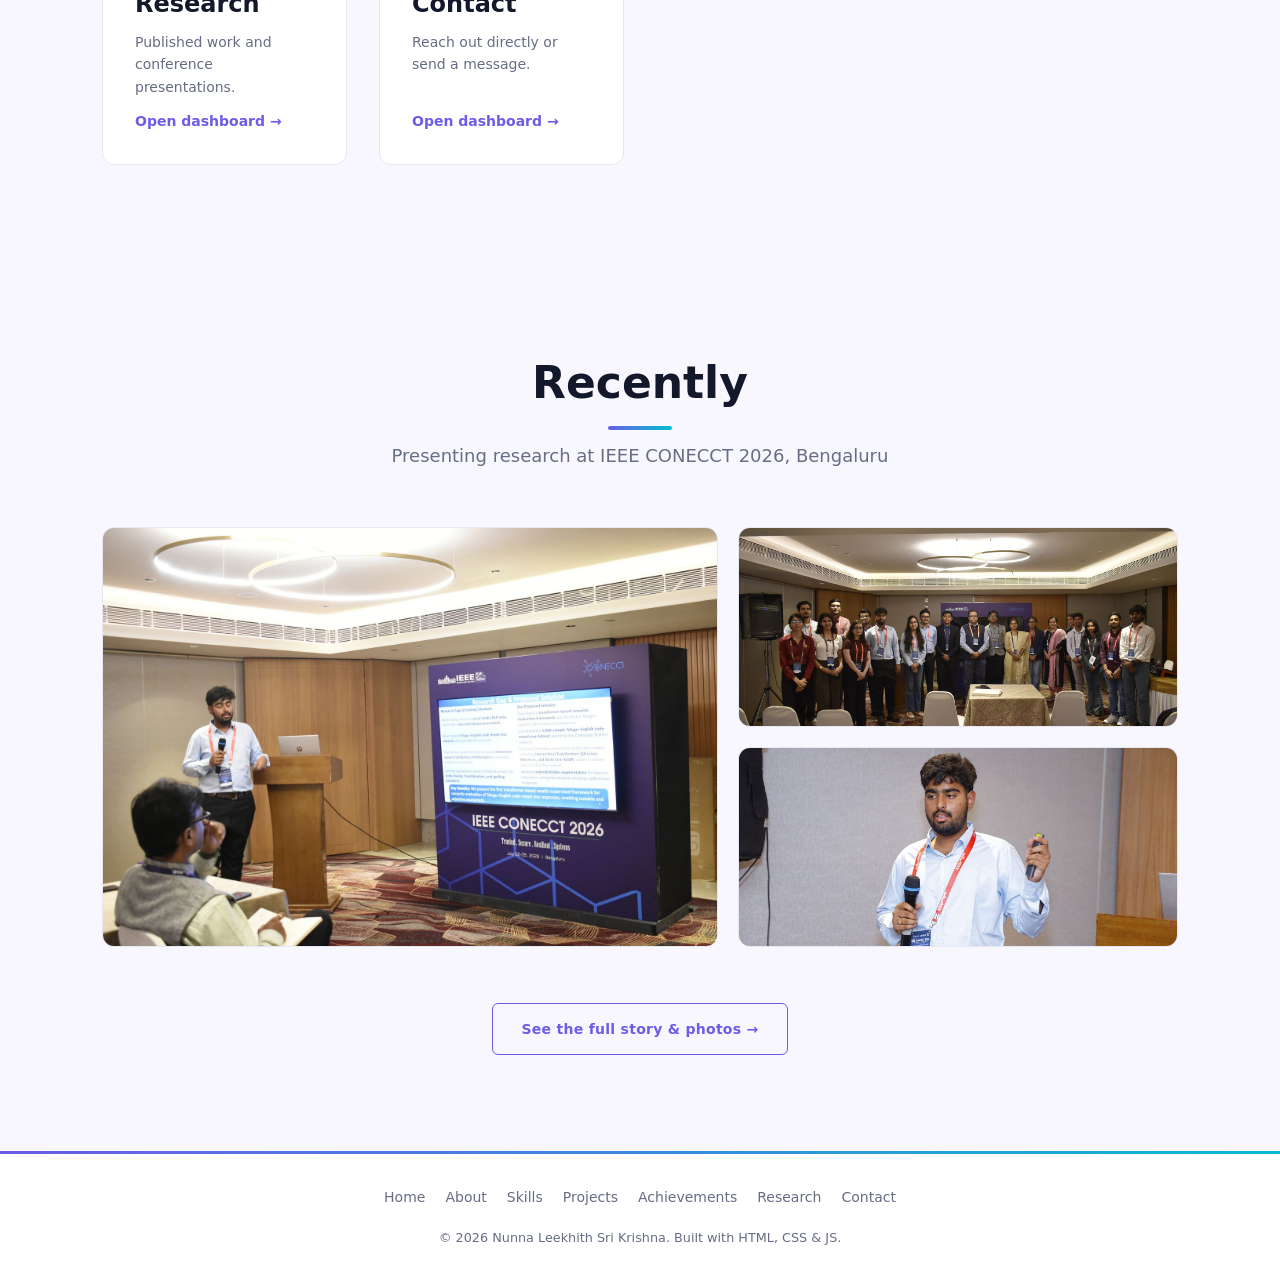
==== commit 1b584e10: "Remove home page avatars, add animated brand logos to skills page Drop the quote-banner section and " ====
--- a/index.html
+++ b/index.html
@@ -87,19 +87,6 @@
           <a href="mailto:leekhithnunna@gmail.com?subject=Resume%20Request&body=Hi%20Leekhith%2C%0A%0AI'd%20like%20to%20request%20a%20copy%20of%20your%20resume.%0A%0AName%3A%0AReason%20for%20request%3A%0A" class="btn btn--secondary" id="resume-request-btn">Request Resume</a>
           <a href="contact.html" class="btn btn--ghost">Contact Me</a>
         </div>
-      </div>
-    </section>
-
-    <!-- ===== QUOTE BANNER ===== -->
-    <section class="quote-banner">
-      <div class="container quote-banner__inner reveal" data-reveal>
-        <div class="quote-banner__photo-frame">
-          <img src="assets/anime/portrait-thinking.png" alt="Nunna Leekhith Sri Krishna" width="300" height="300" loading="lazy" />
-        </div>
-        <blockquote class="quote-banner__text">
-          <p>Same student. Bigger dreams.</p>
-          <cite>Always learning, always building.</cite>
-        </blockquote>
       </div>
     </section>
 
--- a/css/dashboard.css
+++ b/css/dashboard.css
@@ -152,62 +152,3 @@
   }
 }
 
-/* ---- Quote banner — candid photo + pull-quote between hero and dashboards ---- */
-.quote-banner {
-  padding-block: var(--space-xl);
-  border-block: 1px solid var(--color-border);
-  background: var(--color-bg-elevated);
-}
-
-.quote-banner__inner {
-  display: flex;
-  align-items: center;
-  justify-content: center;
-  gap: var(--space-xl);
-  flex-wrap: wrap;
-  text-align: center;
-}
-
-.quote-banner__photo-frame {
-  width: min(100%, 140px);
-  aspect-ratio: 1 / 1;
-  border-radius: 50%;
-  overflow: hidden;
-  border: 3px solid var(--color-accent);
-  flex-shrink: 0;
-}
-
-.quote-banner__photo-frame img {
-  width: 100%;
-  height: 100%;
-  object-fit: cover;
-}
-
-.quote-banner__text {
-  margin: 0;
-  max-width: 480px;
-  text-align: left;
-}
-
-.quote-banner__text p {
-  font-size: var(--fs-xl);
-  font-weight: 600;
-  color: var(--color-text-heading);
-  margin-bottom: var(--space-xs);
-}
-
-.quote-banner__text cite {
-  font-style: normal;
-  color: var(--color-text-secondary);
-  font-size: var(--fs-sm);
-}
-
-@media (max-width: 600px) {
-  .quote-banner__inner {
-    text-align: center;
-  }
-
-  .quote-banner__text {
-    text-align: center;
-  }
-}
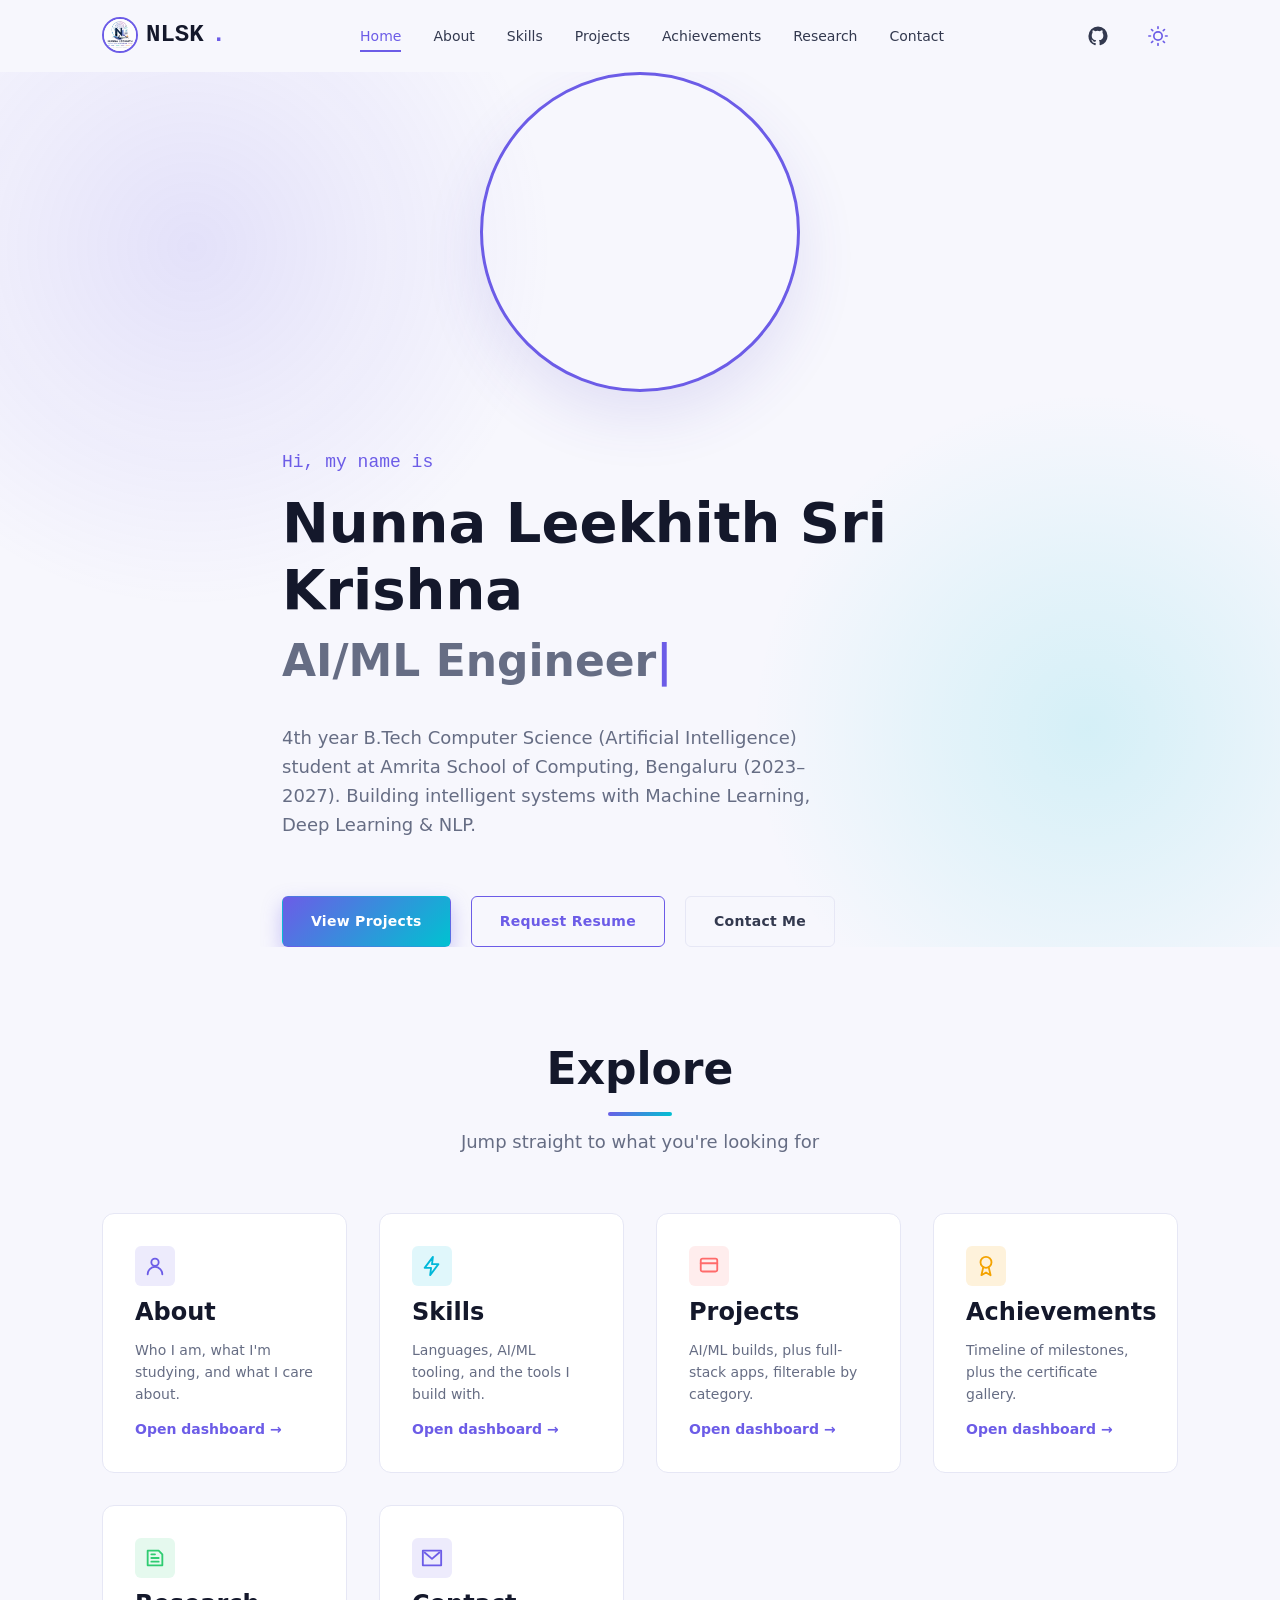
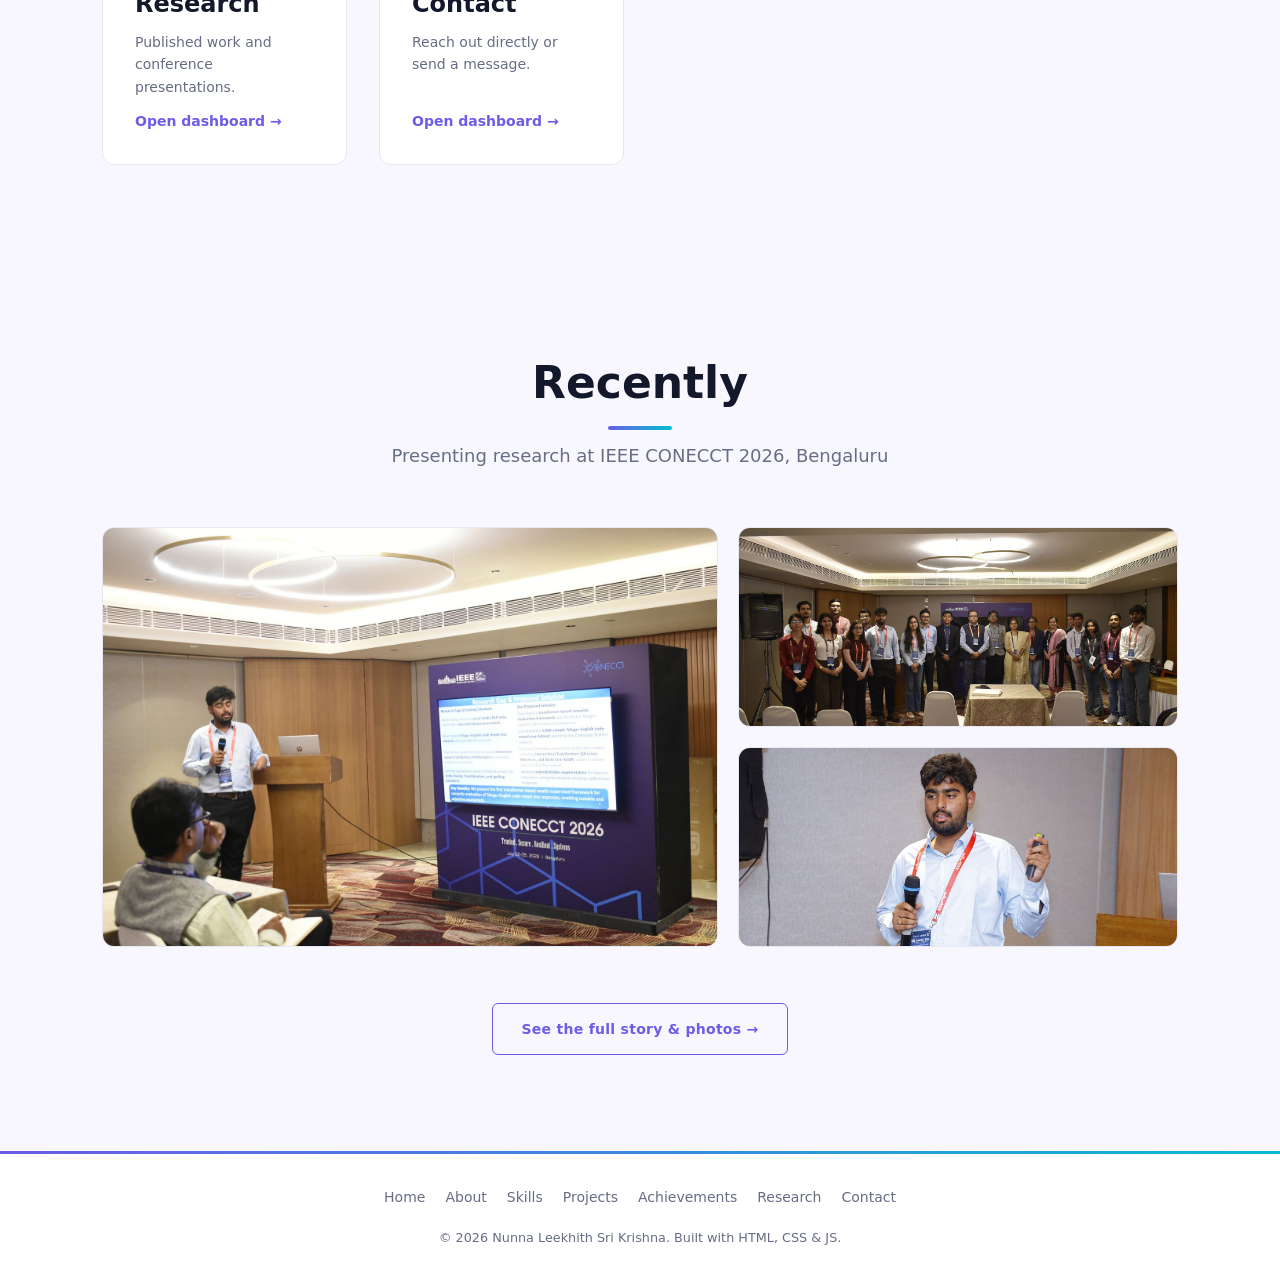
==== commit a49f5a7c: "Reposition portfolio identity to AI/ML/DL engineer & researcher Co-Authored-By: Claude Sonnet 5 <nor" ====
--- a/index.html
+++ b/index.html
@@ -3,13 +3,13 @@
 <head>
   <meta charset="UTF-8" />
   <meta name="viewport" content="width=device-width, initial-scale=1.0" />
-  <title>Nunna Leekhith Sri Krishna | AI &amp; Full-Stack Developer</title>
-  <meta name="description" content="Portfolio of Nunna Leekhith Sri Krishna — AI &amp; Full-Stack Developer specializing in NLP, Computer Vision, and applied research." />
+  <title>Nunna Leekhith Sri Krishna | AI/ML Engineer &amp; Researcher</title>
+  <meta name="description" content="Portfolio of Nunna Leekhith Sri Krishna — AI/ML Engineer &amp; Researcher specializing in Deep Learning, NLP, and Computer Vision." />
   <meta name="author" content="Nunna Leekhith Sri Krishna" />
 
   <!-- Open Graph -->
-  <meta property="og:title" content="Nunna Leekhith Sri Krishna | AI & Full-Stack Developer" />
-  <meta property="og:description" content="AI &amp; Full-Stack Developer — NLP, Computer Vision, Research. Explore projects, research publications, and achievements." />
+  <meta property="og:title" content="Nunna Leekhith Sri Krishna | AI/ML Engineer & Researcher" />
+  <meta property="og:description" content="AI/ML Engineer & Researcher — Deep Learning, NLP, Computer Vision. Explore projects, research publications, and achievements." />
   <meta property="og:type" content="website" />
   <meta property="og:image" content="assets/gallery/logo.png" />
 
@@ -80,7 +80,7 @@
         </h2>
         <p class="hero__intro reveal" data-reveal>
           4th year B.Tech Computer Science (Artificial Intelligence) student at Amrita School of Computing, Bengaluru
-          (2023&ndash;2027). Passionate about applied AI, research, and building full-stack products.
+          (2023&ndash;2027). Building intelligent systems with Machine Learning, Deep Learning &amp; NLP.
         </p>
         <div class="hero__cta reveal" data-reveal>
           <a href="projects.html" class="btn btn--primary">View Projects</a>
@@ -120,7 +120,7 @@
               <svg viewBox="0 0 24 24"><rect x="3" y="4" width="18" height="14" rx="2"/><path d="M3 9h18"/></svg>
             </span>
             <h3 class="dashboard-card__title">Projects</h3>
-            <p class="dashboard-card__desc">Full-stack + AI builds, filterable by category.</p>
+            <p class="dashboard-card__desc">AI/ML builds, plus full-stack apps, filterable by category.</p>
             <span class="dashboard-card__link">Open dashboard &rarr;</span>
           </a>
 
